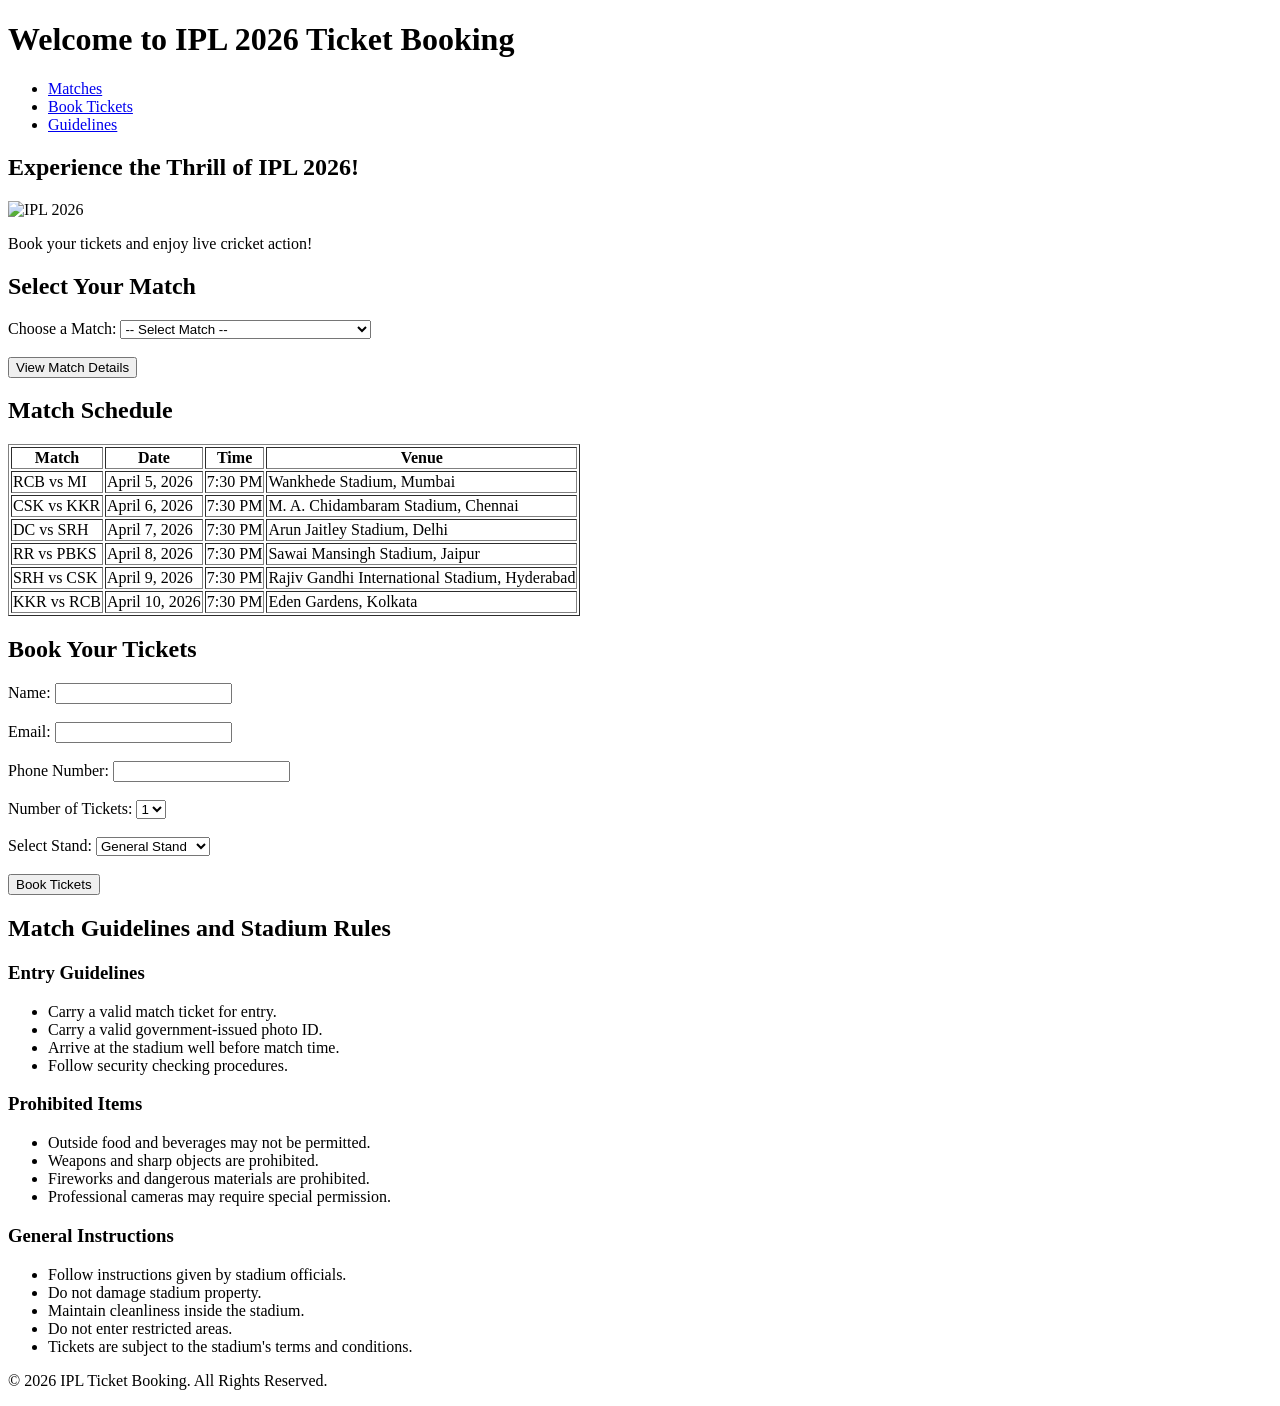
==== index.html @ 25e047f6 "Add website landing page" ====
<!DOCTYPE html>
<html lang="en">
<head>
    <meta charset="UTF-8">
    <meta name="viewport" content="width=device-width, initial-scale=1.0">
    <title>IPL 2026 Ticket Booking</title>
</head>

<body>

<header>
    <h1>Welcome to IPL 2026 Ticket Booking</h1>

    <nav>
        <ul>
            <li><a href="#matches">Matches</a></li>
            <li><a href="#booking">Book Tickets</a></li>
            <li><a href="#guidelines">Guidelines</a></li>
        </ul>
    </nav>
</header>

<main>

    <section>
        <h2>Experience the Thrill of IPL 2026!</h2>
        <img src="images/ipl20206.jpg" alt="IPL 2026" width="100%">
        <p>Book your tickets and enjoy live cricket action!</p>
    </section>

    <section id="matches">
        <h2>Select Your Match</h2>

        <form id="matchForm">

            <label for="match">Choose a Match:</label>

            <select id="match" name="match" required>
                <option value="">-- Select Match --</option>
                <option value="RCB vs MI">RCB vs Mumbai Indians</option>
                <option value="CSK vs KKR">CSK vs Kolkata Knight Riders</option>
                <option value="DC vs SRH">Delhi Capitals vs Sunrisers Hyderabad</option>
                <option value="RR vs PBKS">Rajasthan Royals vs Punjab Kings</option>
                <option value="SRH vs CSK">Sunrisers Hyderabad vs CSK</option>
                <option value="KKR vs RCB">KKR vs RCB</option>
            </select>

            <br><br>

            <button type="button" onclick="showMatch()">
                View Match Details
            </button>

        </form>

        <p id="matchDetails"></p>

    </section>

    <section>
        <h2>Match Schedule</h2>

        <table border="1">
            <tr>
                <th>Match</th>
                <th>Date</th>
                <th>Time</th>
                <th>Venue</th>
            </tr>

            <tr>
                <td>RCB vs MI</td>
                <td>April 5, 2026</td>
                <td>7:30 PM</td>
                <td>Wankhede Stadium, Mumbai</td>
            </tr>

            <tr>
                <td>CSK vs KKR</td>
                <td>April 6, 2026</td>
                <td>7:30 PM</td>
                <td>M. A. Chidambaram Stadium, Chennai</td>
            </tr>

            <tr>
                <td>DC vs SRH</td>
                <td>April 7, 2026</td>
                <td>7:30 PM</td>
                <td>Arun Jaitley Stadium, Delhi</td>
            </tr>

            <tr>
                <td>RR vs PBKS</td>
                <td>April 8, 2026</td>
                <td>7:30 PM</td>
                <td>Sawai Mansingh Stadium, Jaipur</td>
            </tr>

            <tr>
                <td>SRH vs CSK</td>
                <td>April 9, 2026</td>
                <td>7:30 PM</td>
                <td>Rajiv Gandhi International Stadium, Hyderabad</td>
            </tr>

            <tr>
                <td>KKR vs RCB</td>
                <td>April 10, 2026</td>
                <td>7:30 PM</td>
                <td>Eden Gardens, Kolkata</td>
            </tr>
        </table>
    </section>

    <!-- Ticket Booking Form -->
    <section id="booking">
        <h2>Book Your Tickets</h2>

        <form>
            <label for="name">Name:</label>
            <input type="text" id="name" name="name" required>

            <br><br>

            <label for="email">Email:</label>
            <input type="email" id="email" name="email" required>

            <br><br>

            <label for="phone">Phone Number:</label>
            <input type="tel" id="phone" name="phone" required>

            <br><br>

            <label for="ticket">Number of Tickets:</label>
            <select id="ticket" name="ticket">
                <option value="1">1</option>
                <option value="2">2</option>
                <option value="3">3</option>
                <option value="4">4</option>
                <option value="5">5</option>
            </select>

            <br><br>

            <label for="stand">Select Stand:</label>
            <select id="stand" name="stand">
                <option>General Stand</option>
                <option>Premium Stand</option>
                <option>VIP Stand</option>
            </select>

            <br><br>

            <button type="submit">Book Tickets</button>
        </form>
    </section>

    <section id="guidelines">
        <h2>Match Guidelines and Stadium Rules</h2>

        <h3>Entry Guidelines</h3>
        <ul>
            <li>Carry a valid match ticket for entry.</li>
            <li>Carry a valid government-issued photo ID.</li>
            <li>Arrive at the stadium well before match time.</li>
            <li>Follow security checking procedures.</li>
        </ul>

        <h3>Prohibited Items</h3>
        <ul>
            <li>Outside food and beverages may not be permitted.</li>
            <li>Weapons and sharp objects are prohibited.</li>
            <li>Fireworks and dangerous materials are prohibited.</li>
            <li>Professional cameras may require special permission.</li>
        </ul>

        <h3>General Instructions</h3>
        <ul>
            <li>Follow instructions given by stadium officials.</li>
            <li>Do not damage stadium property.</li>
            <li>Maintain cleanliness inside the stadium.</li>
            <li>Do not enter restricted areas.</li>
            <li>Tickets are subject to the stadium's terms and conditions.</li>
        </ul>

    </section>

</main>

<footer>
    <p>&copy; 2026 IPL Ticket Booking. All Rights Reserved.</p>
</footer>



</script>

</body>
</html>
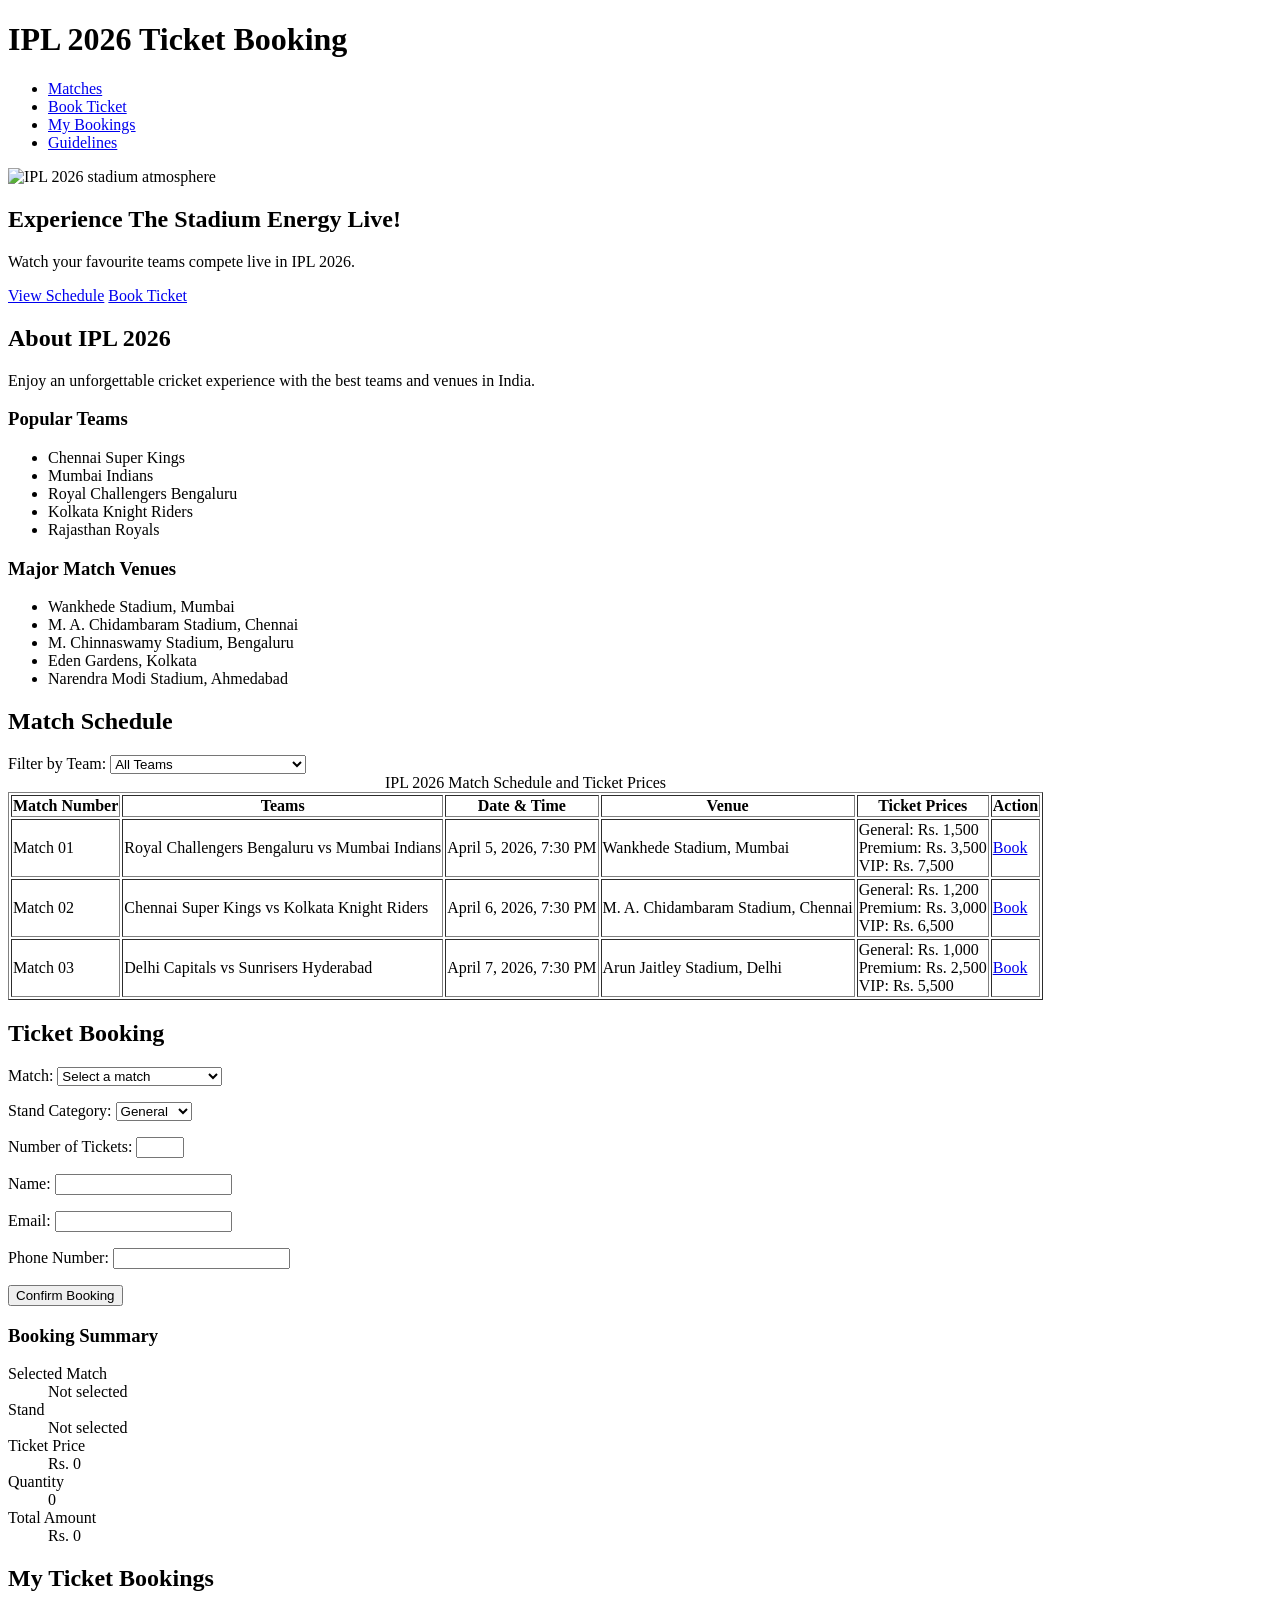
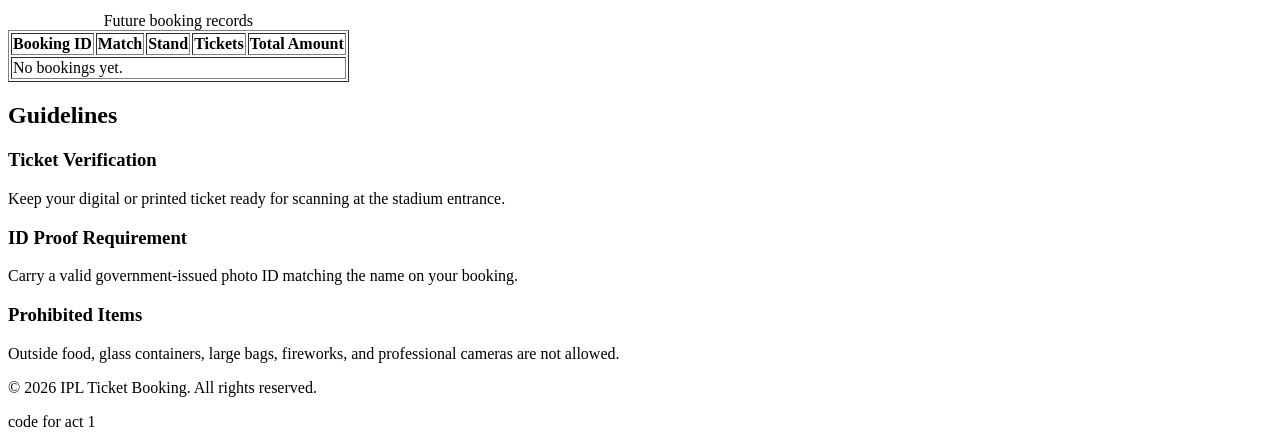
==== commit 1b82b7a6: "Activity 1" ====
--- a/index.html
+++ b/index.html
@@ -3,198 +3,203 @@
 <head>
     <meta charset="UTF-8">
     <meta name="viewport" content="width=device-width, initial-scale=1.0">
+    <meta name="description" content="IPL 2026 match schedules and ticket booking">
     <title>IPL 2026 Ticket Booking</title>
 </head>
-
 <body>
-
-<header>
-    <h1>Welcome to IPL 2026 Ticket Booking</h1>
-
-    <nav>
-        <ul>
-            <li><a href="#matches">Matches</a></li>
-            <li><a href="#booking">Book Tickets</a></li>
-            <li><a href="#guidelines">Guidelines</a></li>
-        </ul>
-    </nav>
-</header>
-
-<main>
-
-    <section>
-        <h2>Experience the Thrill of IPL 2026!</h2>
-        <img src="images/ipl20206.jpg" alt="IPL 2026" width="100%">
-        <p>Book your tickets and enjoy live cricket action!</p>
-    </section>
-
-    <section id="matches">
-        <h2>Select Your Match</h2>
-
-        <form id="matchForm">
-
-            <label for="match">Choose a Match:</label>
-
-            <select id="match" name="match" required>
-                <option value="">-- Select Match --</option>
-                <option value="RCB vs MI">RCB vs Mumbai Indians</option>
-                <option value="CSK vs KKR">CSK vs Kolkata Knight Riders</option>
-                <option value="DC vs SRH">Delhi Capitals vs Sunrisers Hyderabad</option>
-                <option value="RR vs PBKS">Rajasthan Royals vs Punjab Kings</option>
-                <option value="SRH vs CSK">Sunrisers Hyderabad vs CSK</option>
-                <option value="KKR vs RCB">KKR vs RCB</option>
+    <header id="home">
+        <h1>IPL 2026 Ticket Booking</h1>
+        <nav aria-label="Main navigation">
+            <ul>
+                <li><a href="#matches">Matches</a></li>
+                <li><a href="#book-ticket">Book Ticket</a></li>
+                <li><a href="#my-bookings">My Bookings</a></li>
+                <li><a href="#guidelines">Guidelines</a></li>
+            </ul>
+        </nav>
+    </header>
+
+    <main>
+        <section aria-labelledby="hero-heading">
+            <img src="images/ipl20206.jpg" alt="IPL 2026 stadium atmosphere" width="100%">
+            <h2 id="hero-heading">Experience The Stadium Energy Live!</h2>
+            <p>Watch your favourite teams compete live in IPL 2026.</p>
+            <a href="#matches">View Schedule</a>
+            <a href="#book-ticket">Book Ticket</a>
+        </section>
+
+        <section aria-labelledby="about-heading">
+            <h2 id="about-heading">About IPL 2026</h2>
+            <p>Enjoy an unforgettable cricket experience with the best teams and venues in India.</p>
+            <h3>Popular Teams</h3>
+            <ul>
+                <li>Chennai Super Kings</li>
+                <li>Mumbai Indians</li>
+                <li>Royal Challengers Bengaluru</li>
+                <li>Kolkata Knight Riders</li>
+                <li>Rajasthan Royals</li>
+            </ul>
+            <h3>Major Match Venues</h3>
+            <ul>
+                <li>Wankhede Stadium, Mumbai</li>
+                <li>M. A. Chidambaram Stadium, Chennai</li>
+                <li>M. Chinnaswamy Stadium, Bengaluru</li>
+                <li>Eden Gardens, Kolkata</li>
+                <li>Narendra Modi Stadium, Ahmedabad</li>
+            </ul>
+        </section>
+
+        <section id="matches" aria-labelledby="schedule-heading">
+            <h2 id="schedule-heading">Match Schedule</h2>
+            <label for="team-filter">Filter by Team:</label>
+            <select id="team-filter" name="team-filter">
+                <option value="all">All Teams</option>
+                <option value="csk">Chennai Super Kings</option>
+                <option value="mi">Mumbai Indians</option>
+                <option value="rcb">Royal Challengers Bengaluru</option>
+                <option value="kkr">Kolkata Knight Riders</option>
             </select>
 
-            <br><br>
-
-            <button type="button" onclick="showMatch()">
-                View Match Details
-            </button>
-
-        </form>
-
-        <p id="matchDetails"></p>
-
-    </section>
-
-    <section>
-        <h2>Match Schedule</h2>
-
-        <table border="1">
-            <tr>
-                <th>Match</th>
-                <th>Date</th>
-                <th>Time</th>
-                <th>Venue</th>
-            </tr>
-
-            <tr>
-                <td>RCB vs MI</td>
-                <td>April 5, 2026</td>
-                <td>7:30 PM</td>
-                <td>Wankhede Stadium, Mumbai</td>
-            </tr>
-
-            <tr>
-                <td>CSK vs KKR</td>
-                <td>April 6, 2026</td>
-                <td>7:30 PM</td>
-                <td>M. A. Chidambaram Stadium, Chennai</td>
-            </tr>
-
-            <tr>
-                <td>DC vs SRH</td>
-                <td>April 7, 2026</td>
-                <td>7:30 PM</td>
-                <td>Arun Jaitley Stadium, Delhi</td>
-            </tr>
-
-            <tr>
-                <td>RR vs PBKS</td>
-                <td>April 8, 2026</td>
-                <td>7:30 PM</td>
-                <td>Sawai Mansingh Stadium, Jaipur</td>
-            </tr>
-
-            <tr>
-                <td>SRH vs CSK</td>
-                <td>April 9, 2026</td>
-                <td>7:30 PM</td>
-                <td>Rajiv Gandhi International Stadium, Hyderabad</td>
-            </tr>
-
-            <tr>
-                <td>KKR vs RCB</td>
-                <td>April 10, 2026</td>
-                <td>7:30 PM</td>
-                <td>Eden Gardens, Kolkata</td>
-            </tr>
-        </table>
-    </section>
-
-    <!-- Ticket Booking Form -->
-    <section id="booking">
-        <h2>Book Your Tickets</h2>
-
-        <form>
-            <label for="name">Name:</label>
-            <input type="text" id="name" name="name" required>
-
-            <br><br>
-
-            <label for="email">Email:</label>
-            <input type="email" id="email" name="email" required>
-
-            <br><br>
-
-            <label for="phone">Phone Number:</label>
-            <input type="tel" id="phone" name="phone" required>
-
-            <br><br>
-
-            <label for="ticket">Number of Tickets:</label>
-            <select id="ticket" name="ticket">
-                <option value="1">1</option>
-                <option value="2">2</option>
-                <option value="3">3</option>
-                <option value="4">4</option>
-                <option value="5">5</option>
-            </select>
-
-            <br><br>
-
-            <label for="stand">Select Stand:</label>
-            <select id="stand" name="stand">
-                <option>General Stand</option>
-                <option>Premium Stand</option>
-                <option>VIP Stand</option>
-            </select>
-
-            <br><br>
-
-            <button type="submit">Book Tickets</button>
-        </form>
-    </section>
-
-    <section id="guidelines">
-        <h2>Match Guidelines and Stadium Rules</h2>
-
-        <h3>Entry Guidelines</h3>
-        <ul>
-            <li>Carry a valid match ticket for entry.</li>
-            <li>Carry a valid government-issued photo ID.</li>
-            <li>Arrive at the stadium well before match time.</li>
-            <li>Follow security checking procedures.</li>
-        </ul>
-
-        <h3>Prohibited Items</h3>
-        <ul>
-            <li>Outside food and beverages may not be permitted.</li>
-            <li>Weapons and sharp objects are prohibited.</li>
-            <li>Fireworks and dangerous materials are prohibited.</li>
-            <li>Professional cameras may require special permission.</li>
-        </ul>
-
-        <h3>General Instructions</h3>
-        <ul>
-            <li>Follow instructions given by stadium officials.</li>
-            <li>Do not damage stadium property.</li>
-            <li>Maintain cleanliness inside the stadium.</li>
-            <li>Do not enter restricted areas.</li>
-            <li>Tickets are subject to the stadium's terms and conditions.</li>
-        </ul>
-
-    </section>
-
-</main>
-
-<footer>
-    <p>&copy; 2026 IPL Ticket Booking. All Rights Reserved.</p>
-</footer>
-
-
-
-</script>
-
+            <table border="1">
+                <caption>IPL 2026 Match Schedule and Ticket Prices</caption>
+                <thead>
+                    <tr>
+                        <th scope="col">Match Number</th>
+                        <th scope="col">Teams</th>
+                        <th scope="col">Date &amp; Time</th>
+                        <th scope="col">Venue</th>
+                        <th scope="col">Ticket Prices</th>
+                        <th scope="col">Action</th>
+                    </tr>
+                </thead>
+                <tbody>
+                    <tr>
+                        <td>Match 01</td>
+                        <td>Royal Challengers Bengaluru vs Mumbai Indians</td>
+                        <td>April 5, 2026, 7:30 PM</td>
+                        <td>Wankhede Stadium, Mumbai</td>
+                        <td>General: Rs. 1,500<br>Premium: Rs. 3,500<br>VIP: Rs. 7,500</td>
+                        <td><a href="#book-ticket">Book</a></td>
+                    </tr>
+                    <tr>
+                        <td>Match 02</td>
+                        <td>Chennai Super Kings vs Kolkata Knight Riders</td>
+                        <td>April 6, 2026, 7:30 PM</td>
+                        <td>M. A. Chidambaram Stadium, Chennai</td>
+                        <td>General: Rs. 1,200<br>Premium: Rs. 3,000<br>VIP: Rs. 6,500</td>
+                        <td><a href="#book-ticket">Book</a></td>
+                    </tr>
+                    <tr>
+                        <td>Match 03</td>
+                        <td>Delhi Capitals vs Sunrisers Hyderabad</td>
+                        <td>April 7, 2026, 7:30 PM</td>
+                        <td>Arun Jaitley Stadium, Delhi</td>
+                        <td>General: Rs. 1,000<br>Premium: Rs. 2,500<br>VIP: Rs. 5,500</td>
+                        <td><a href="#book-ticket">Book</a></td>
+                    </tr>
+                </tbody>
+            </table>
+        </section>
+
+        <section id="book-ticket" aria-labelledby="booking-heading">
+            <h2 id="booking-heading">Ticket Booking</h2>
+            <form action="#" method="post">
+                <p>
+                    <label for="match">Match:</label>
+                    <select id="match" name="match" required>
+                        <option value="">Select a match</option>
+                        <option value="match-01">Match 01 - RCB vs MI</option>
+                        <option value="match-02">Match 02 - CSK vs KKR</option>
+                        <option value="match-03">Match 03 - DC vs SRH</option>
+                    </select>
+                </p>
+                <p>
+                    <label for="stand">Stand Category:</label>
+                    <select id="stand" name="stand" required>
+                        <option value="general">General</option>
+                        <option value="premium">Premium</option>
+                        <option value="vip">VIP</option>
+                    </select>
+                </p>
+                <p>
+                    <label for="quantity">Number of Tickets:</label>
+                    <input type="number" id="quantity" name="quantity" min="1" max="10" required>
+                </p>
+                <p>
+                    <label for="name">Name:</label>
+                    <input type="text" id="name" name="name" autocomplete="name" required>
+                </p>
+                <p>
+                    <label for="email">Email:</label>
+                    <input type="email" id="email" name="email" autocomplete="email" required>
+                </p>
+                <p>
+                    <label for="phone">Phone Number:</label>
+                    <input type="tel" id="phone" name="phone" autocomplete="tel" required>
+                </p>
+                <button type="submit">Confirm Booking</button>
+            </form>
+
+            <aside aria-labelledby="summary-heading">
+                <h3 id="summary-heading">Booking Summary</h3>
+                <dl>
+                    <dt>Selected Match</dt>
+                    <dd>Not selected</dd>
+                    <dt>Stand</dt>
+                    <dd>Not selected</dd>
+                    <dt>Ticket Price</dt>
+                    <dd>Rs. 0</dd>
+                    <dt>Quantity</dt>
+                    <dd>0</dd>
+                    <dt>Total Amount</dt>
+                    <dd>Rs. 0</dd>
+                </dl>
+            </aside>
+        </section>
+
+        <section id="my-bookings" aria-labelledby="bookings-heading">
+            <h2 id="bookings-heading">My Ticket Bookings</h2>
+            <table border="1">
+                <caption>Future booking records</caption>
+                <thead>
+                    <tr>
+                        <th scope="col">Booking ID</th>
+                        <th scope="col">Match</th>
+                        <th scope="col">Stand</th>
+                        <th scope="col">Tickets</th>
+                        <th scope="col">Total Amount</th>
+                    </tr>
+                </thead>
+                <tbody>
+                    <tr>
+                        <td colspan="5">No bookings yet.</td>
+                    </tr>
+                </tbody>
+            </table>
+        </section>
+
+        <section id="guidelines" aria-labelledby="guidelines-heading">
+            <h2 id="guidelines-heading">Guidelines</h2>
+            <article>
+                <h3>Ticket Verification</h3>
+                <p>Keep your digital or printed ticket ready for scanning at the stadium entrance.</p>
+            </article>
+            <article>
+                <h3>ID Proof Requirement</h3>
+                <p>Carry a valid government-issued photo ID matching the name on your booking.</p>
+            </article>
+            <article>
+                <h3>Prohibited Items</h3>
+                <p>Outside food, glass containers, large bags, fireworks, and professional cameras are not allowed.</p>
+            </article>
+        </section>
+    </main>
+
+    <footer>
+        <p>&copy; 2026 IPL Ticket Booking. All rights reserved.</p>
+    </footer>
 </body>
-</html>+</html>
+
+
+code for act 1
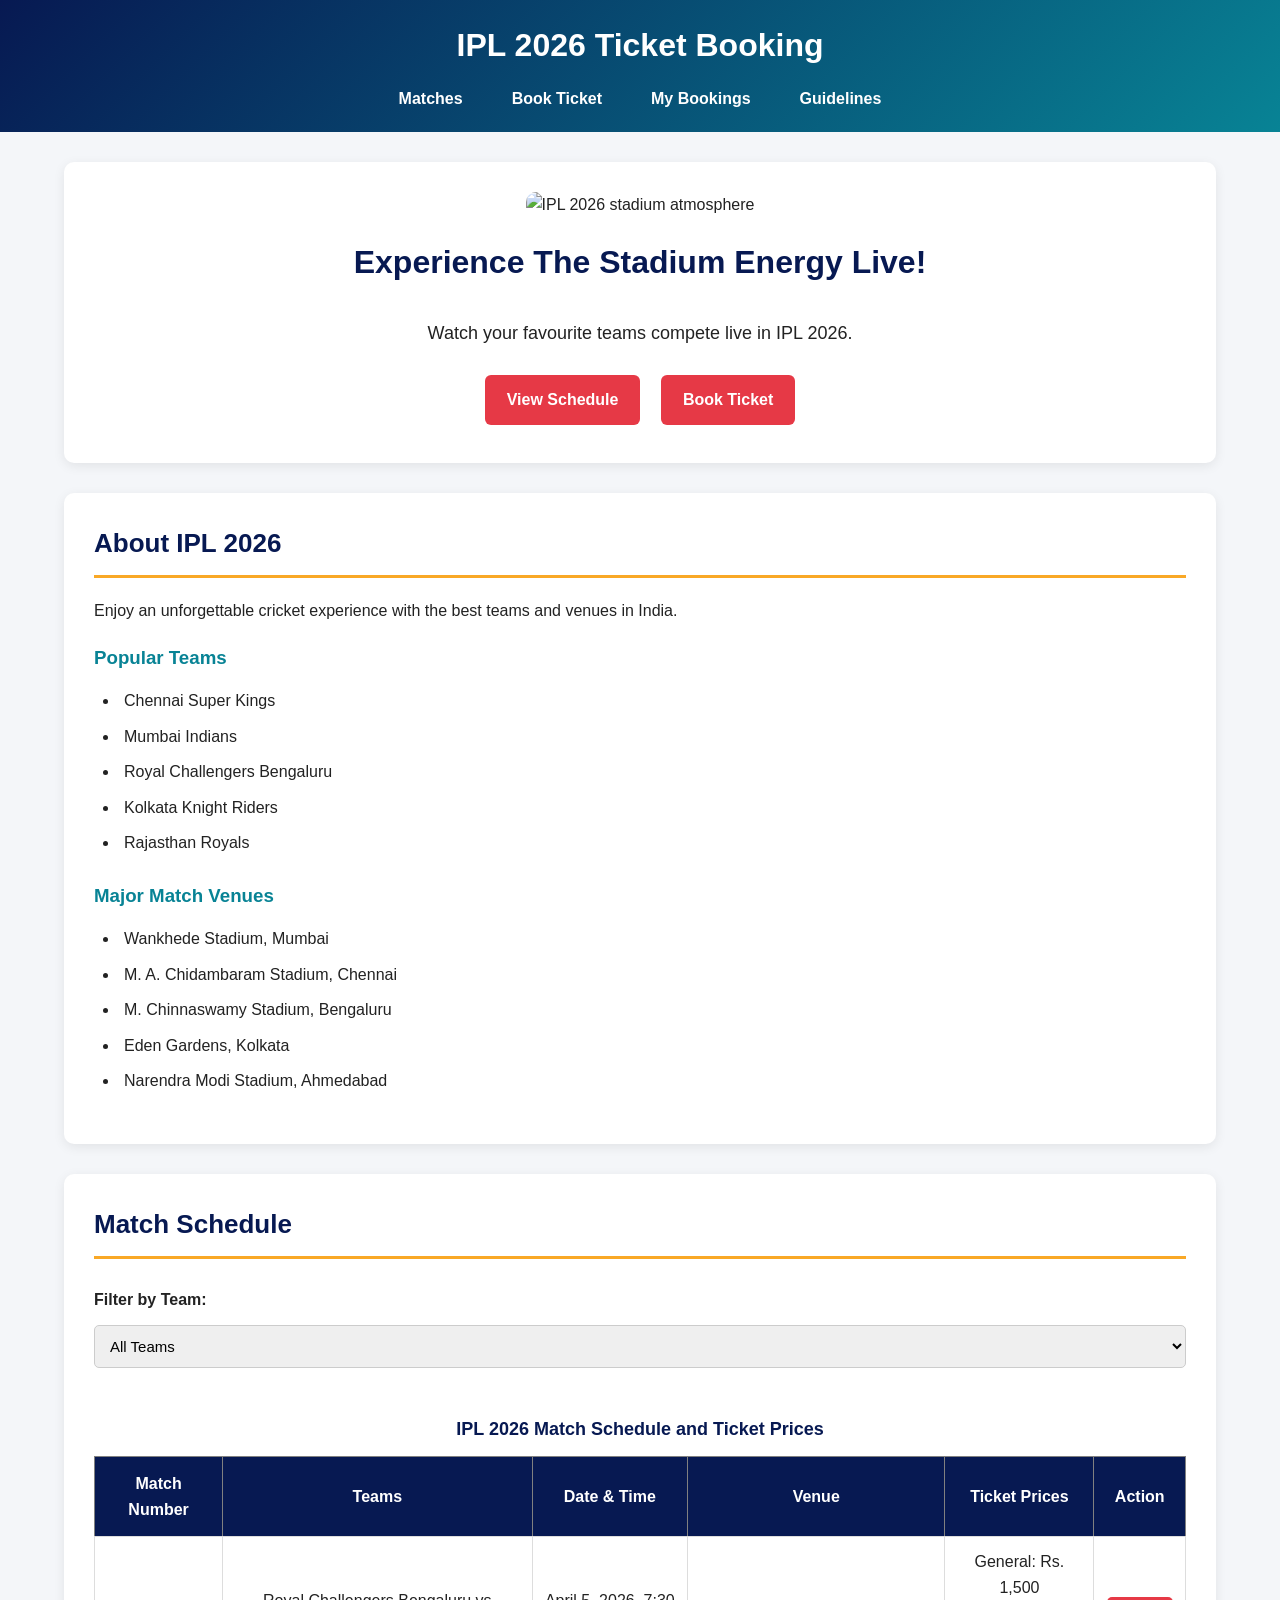
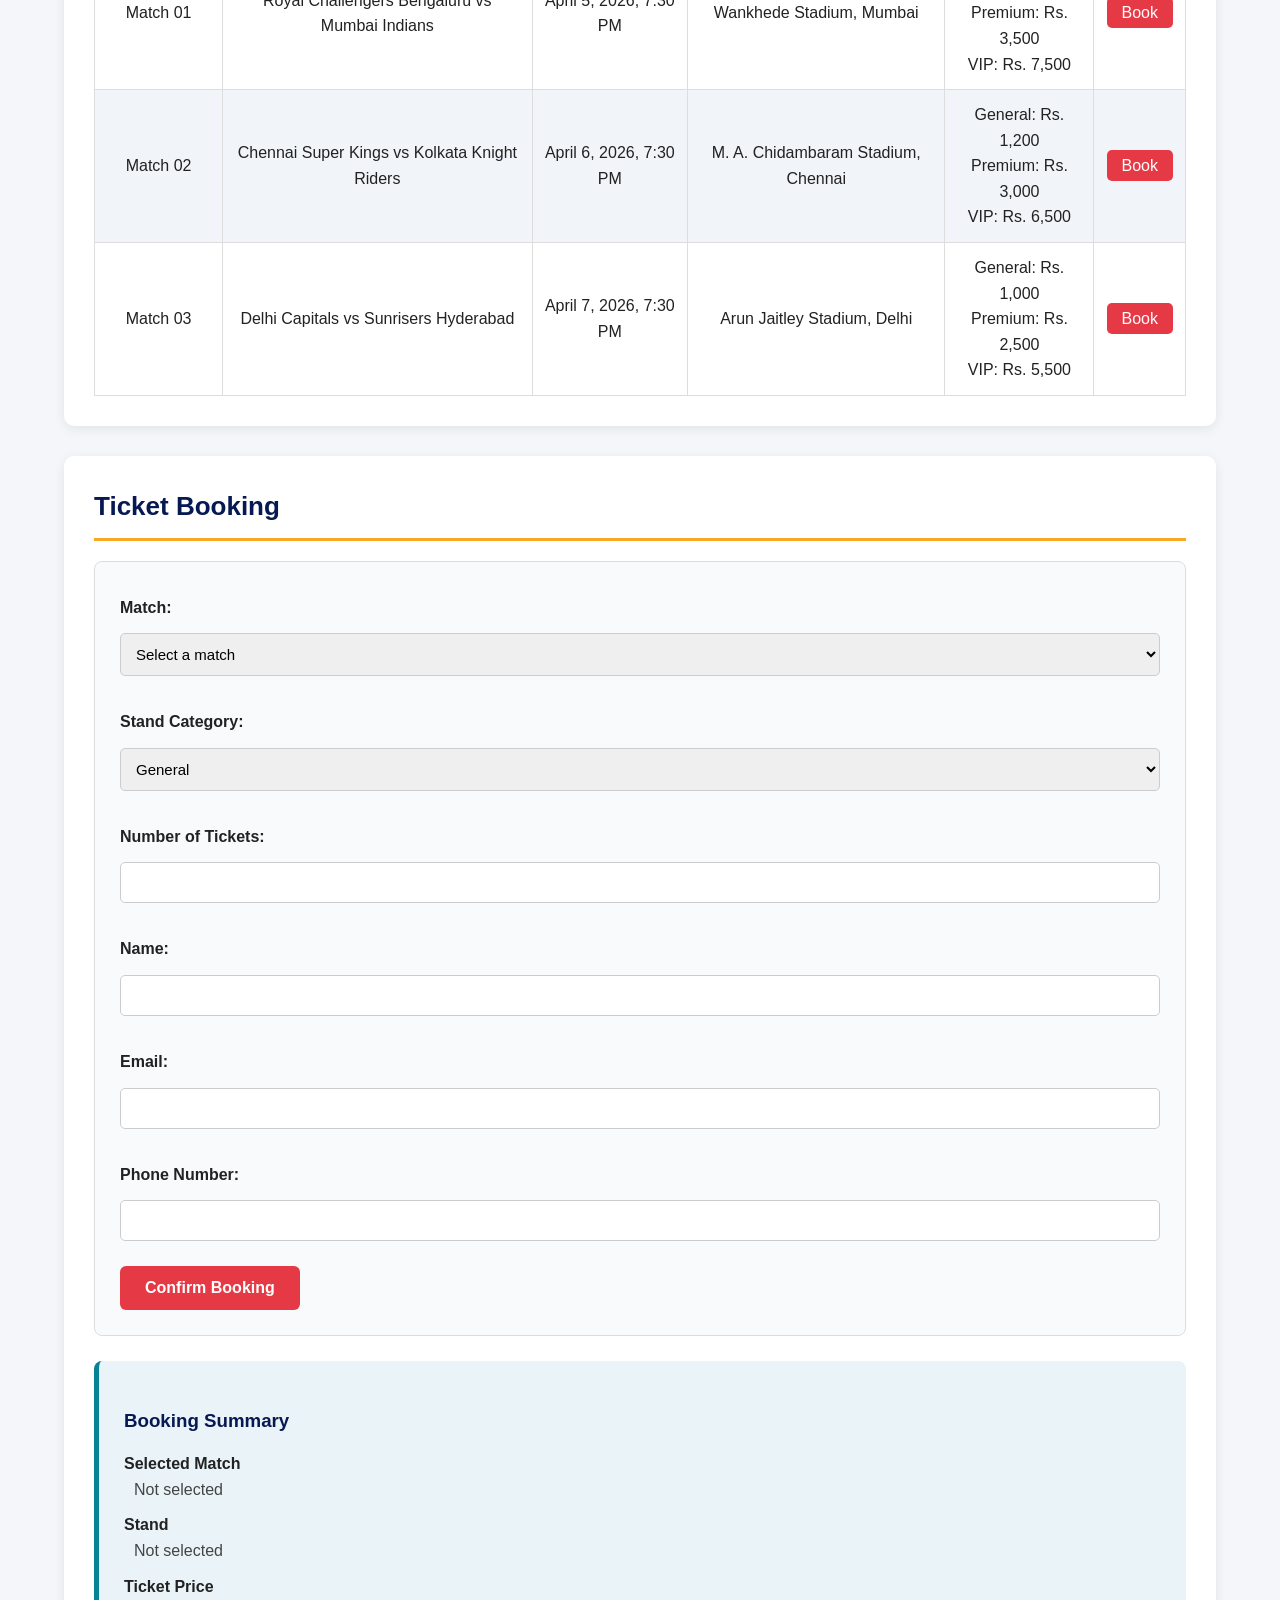
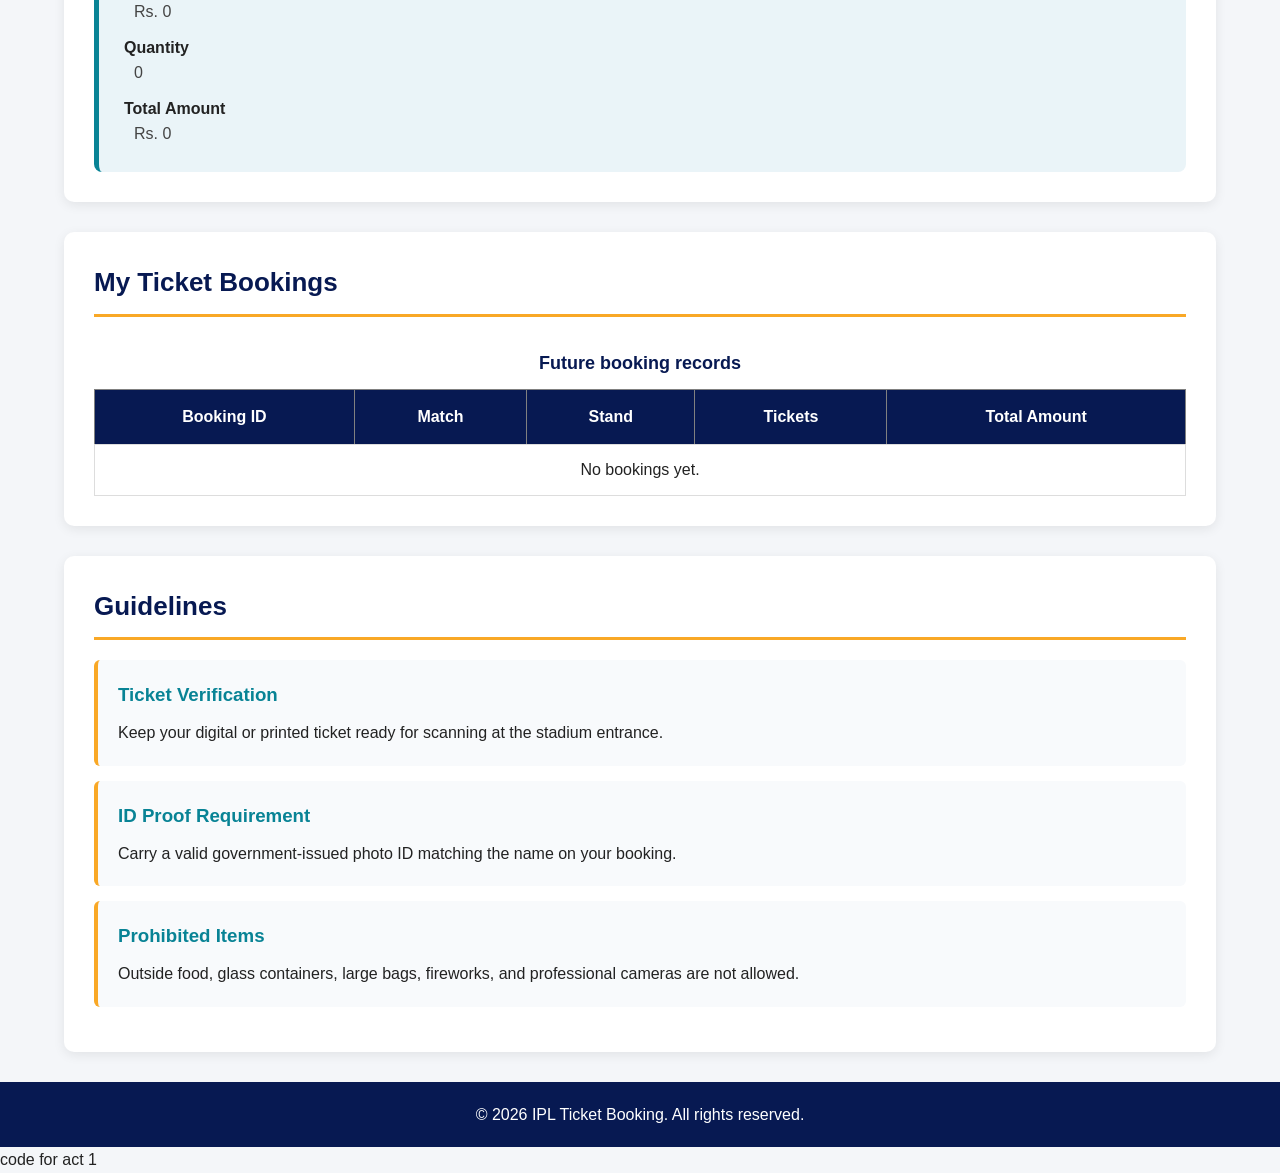
==== commit a2505648: "style.css" ====
--- a/index.html
+++ b/index.html
@@ -5,6 +5,7 @@
     <meta name="viewport" content="width=device-width, initial-scale=1.0">
     <meta name="description" content="IPL 2026 match schedules and ticket booking">
     <title>IPL 2026 Ticket Booking</title>
+    <link rel="stylesheet" href="style.css">
 </head>
 <body>
     <header id="home">
--- a/style.css
+++ b/style.css
@@ -0,0 +1,312 @@
+
+/* General Styling */
+* {
+    margin: 0;
+    padding: 0;
+    box-sizing: border-box;
+    font-family: Arial, sans-serif;
+}
+
+html {
+    scroll-behavior: smooth;
+}
+
+body {
+    background-color: #f4f6f9;
+    color: #222;
+    line-height: 1.6;
+}
+
+/* Header */
+header {
+    background: linear-gradient(135deg, #071952, #088395);
+    color: white;
+    padding: 20px 5%;
+    text-align: center;
+}
+
+header h1 {
+    font-size: 32px;
+    margin-bottom: 15px;
+}
+
+/* Navigation */
+nav ul {
+    display: flex;
+    justify-content: center;
+    flex-wrap: wrap;
+    gap: 25px;
+    list-style: none;
+}
+
+nav a {
+    color: white;
+    text-decoration: none;
+    font-weight: bold;
+    padding: 8px 12px;
+    transition: 0.3s;
+}
+
+nav a:hover {
+    background-color: #f9a826;
+    color: #071952;
+    border-radius: 5px;
+}
+
+/* Main Content */
+main {
+    width: 90%;
+    max-width: 1200px;
+    margin: 30px auto;
+}
+
+/* Sections */
+section {
+    background-color: white;
+    padding: 30px;
+    margin-bottom: 30px;
+    border-radius: 10px;
+    box-shadow: 0 3px 12px rgba(0,0,0,0.08);
+}
+
+section h2 {
+    color: #071952;
+    font-size: 26px;
+    margin-bottom: 20px;
+    border-bottom: 3px solid #f9a826;
+    padding-bottom: 10px;
+}
+
+section h3 {
+    color: #088395;
+    margin: 20px 0 10px;
+}
+
+/* Hero Section */
+section img {
+    width: 100%;
+    max-height: 400px;
+    object-fit: cover;
+    border-radius: 10px;
+    margin-bottom: 20px;
+}
+
+section[aria-labelledby="hero-heading"] {
+    text-align: center;
+}
+
+section[aria-labelledby="hero-heading"] h2 {
+    font-size: 32px;
+    border: none;
+}
+
+section[aria-labelledby="hero-heading"] p {
+    font-size: 18px;
+    margin-bottom: 20px;
+}
+
+section[aria-labelledby="hero-heading"] a {
+    display: inline-block;
+    background-color: #e63946;
+    color: white;
+    padding: 12px 22px;
+    margin: 8px;
+    text-decoration: none;
+    border-radius: 6px;
+    font-weight: bold;
+    transition: 0.3s;
+}
+
+section[aria-labelledby="hero-heading"] a:hover {
+    background-color: #071952;
+}
+
+/* Lists */
+section ul {
+    margin-left: 25px;
+    margin-bottom: 15px;
+}
+
+section ul li {
+    padding: 5px;
+}
+
+/* Labels and Select Boxes */
+label {
+    display: inline-block;
+    font-weight: bold;
+    margin: 8px 0;
+}
+
+select,
+input {
+    padding: 11px;
+    border: 1px solid #ccc;
+    border-radius: 5px;
+    font-size: 15px;
+    width: 100%;
+    margin: 5px 0 15px;
+}
+
+select:focus,
+input:focus {
+    outline: none;
+    border-color: #088395;
+    box-shadow: 0 0 5px rgba(8,131,149,0.3);
+}
+
+/* Tables */
+table {
+    width: 100%;
+    border-collapse: collapse;
+    margin-top: 20px;
+    overflow: hidden;
+}
+
+caption {
+    font-size: 18px;
+    font-weight: bold;
+    color: #071952;
+    padding: 12px;
+}
+
+th {
+    background-color: #071952;
+    color: white;
+    padding: 14px;
+}
+
+td {
+    padding: 12px;
+    text-align: center;
+    border: 1px solid #ddd;
+}
+
+tbody tr:nth-child(even) {
+    background-color: #f1f5f9;
+}
+
+tbody tr:hover {
+    background-color: #e2f3f5;
+}
+
+/* Table Links */
+td a {
+    background-color: #e63946;
+    color: white;
+    padding: 7px 15px;
+    text-decoration: none;
+    border-radius: 5px;
+}
+
+td a:hover {
+    background-color: #071952;
+}
+
+/* Booking Form */
+form {
+    background-color: #f8fafc;
+    padding: 25px;
+    border-radius: 8px;
+    border: 1px solid #ddd;
+}
+
+form p {
+    margin-bottom: 10px;
+}
+
+button {
+    background-color: #e63946;
+    color: white;
+    border: none;
+    padding: 13px 25px;
+    border-radius: 6px;
+    font-size: 16px;
+    font-weight: bold;
+    cursor: pointer;
+    transition: 0.3s;
+}
+
+button:hover {
+    background-color: #071952;
+}
+
+/* Booking Summary */
+aside {
+    background-color: #eaf4f8;
+    padding: 25px;
+    margin-top: 25px;
+    border-left: 5px solid #088395;
+    border-radius: 8px;
+}
+
+aside h3 {
+    color: #071952;
+    margin-bottom: 15px;
+}
+
+aside dt {
+    font-weight: bold;
+    margin-top: 10px;
+}
+
+aside dd {
+    margin-left: 10px;
+    color: #444;
+}
+
+/* Guidelines */
+article {
+    background-color: #f8fafc;
+    padding: 20px;
+    margin: 15px 0;
+    border-left: 4px solid #f9a826;
+    border-radius: 6px;
+}
+
+article h3 {
+    margin-top: 0;
+}
+
+/* Footer */
+footer {
+    background-color: #071952;
+    color: white;
+    text-align: center;
+    padding: 20px;
+    margin-top: 30px;
+}
+
+/* Responsive Design */
+@media (max-width: 768px) {
+
+    header h1 {
+        font-size: 24px;
+    }
+
+    nav ul {
+        gap: 10px;
+    }
+
+    main {
+        width: 95%;
+    }
+
+    section {
+        padding: 18px;
+    }
+
+    table {
+        display: block;
+        overflow-x: auto;
+        white-space: nowrap;
+    }
+
+    section[aria-labelledby="hero-heading"] h2 {
+        font-size: 24px;
+    }
+
+    button {
+        width: 100%;
+    }
+}
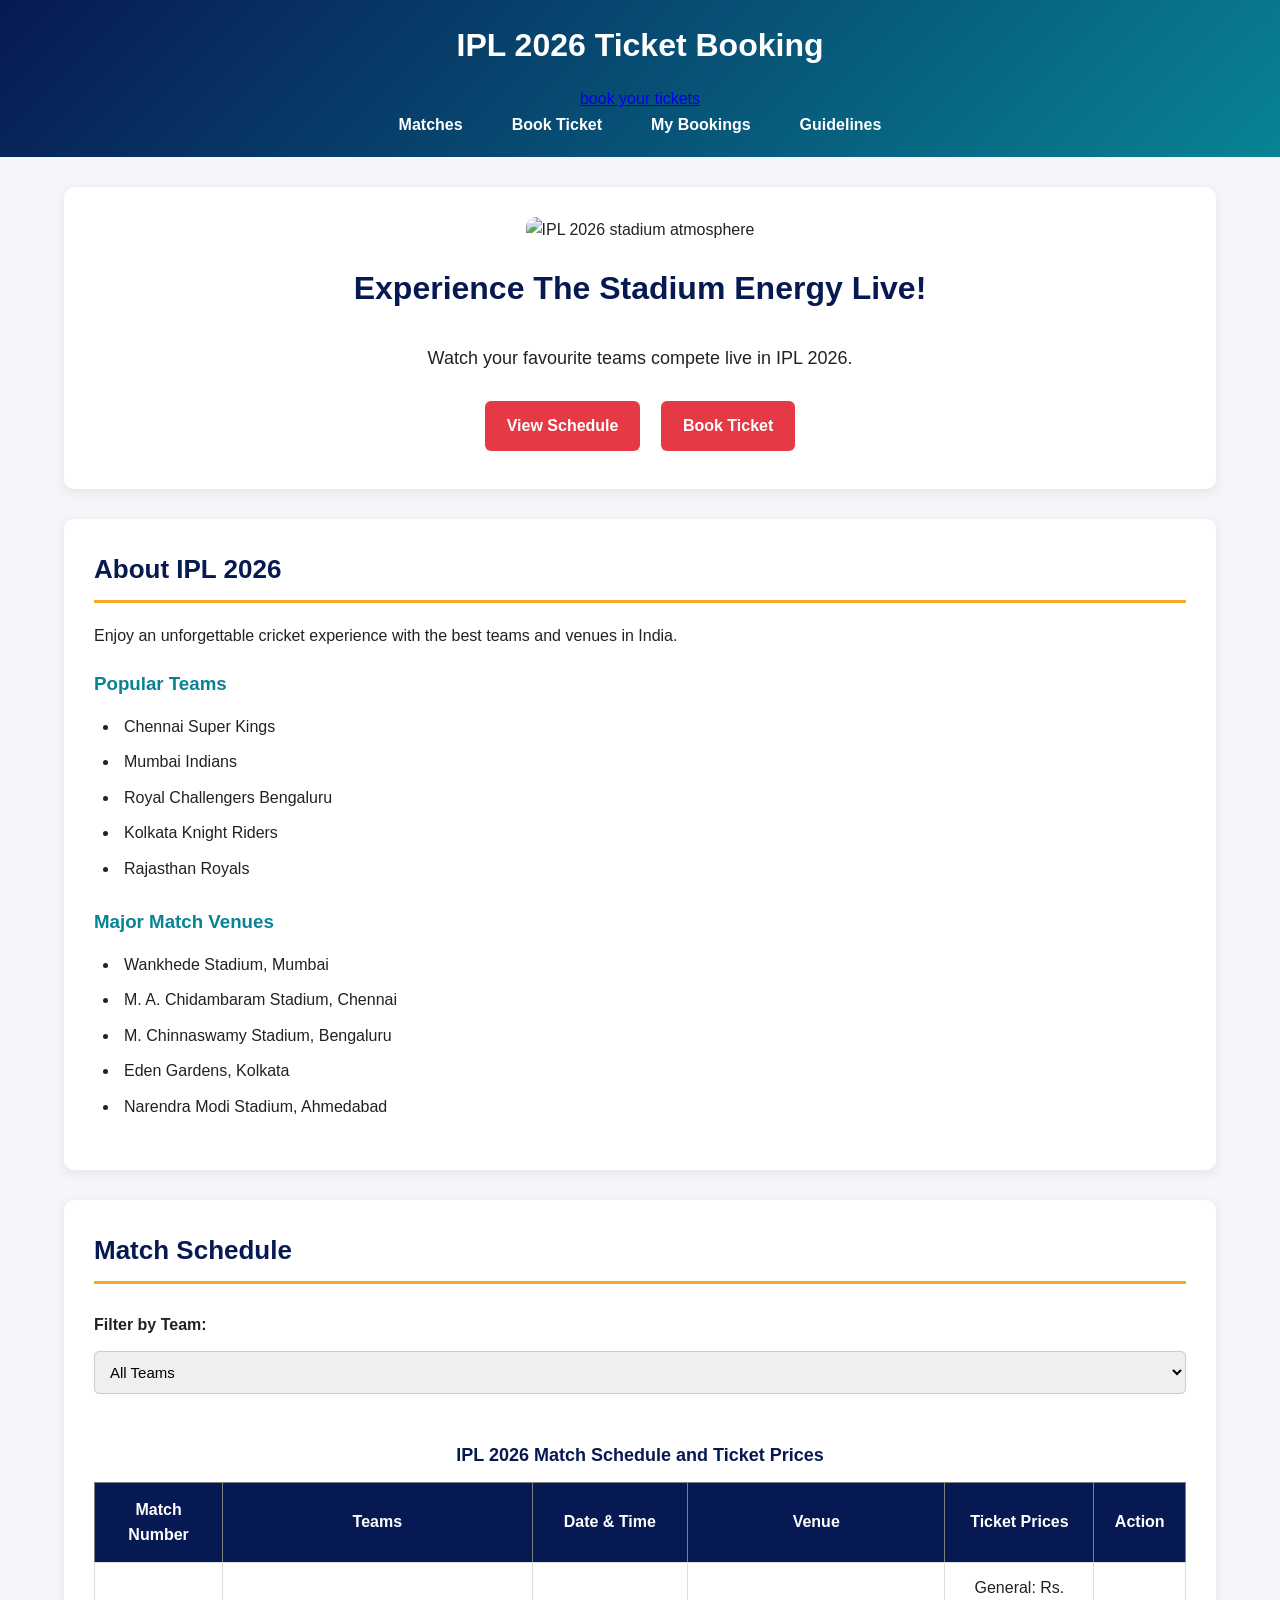
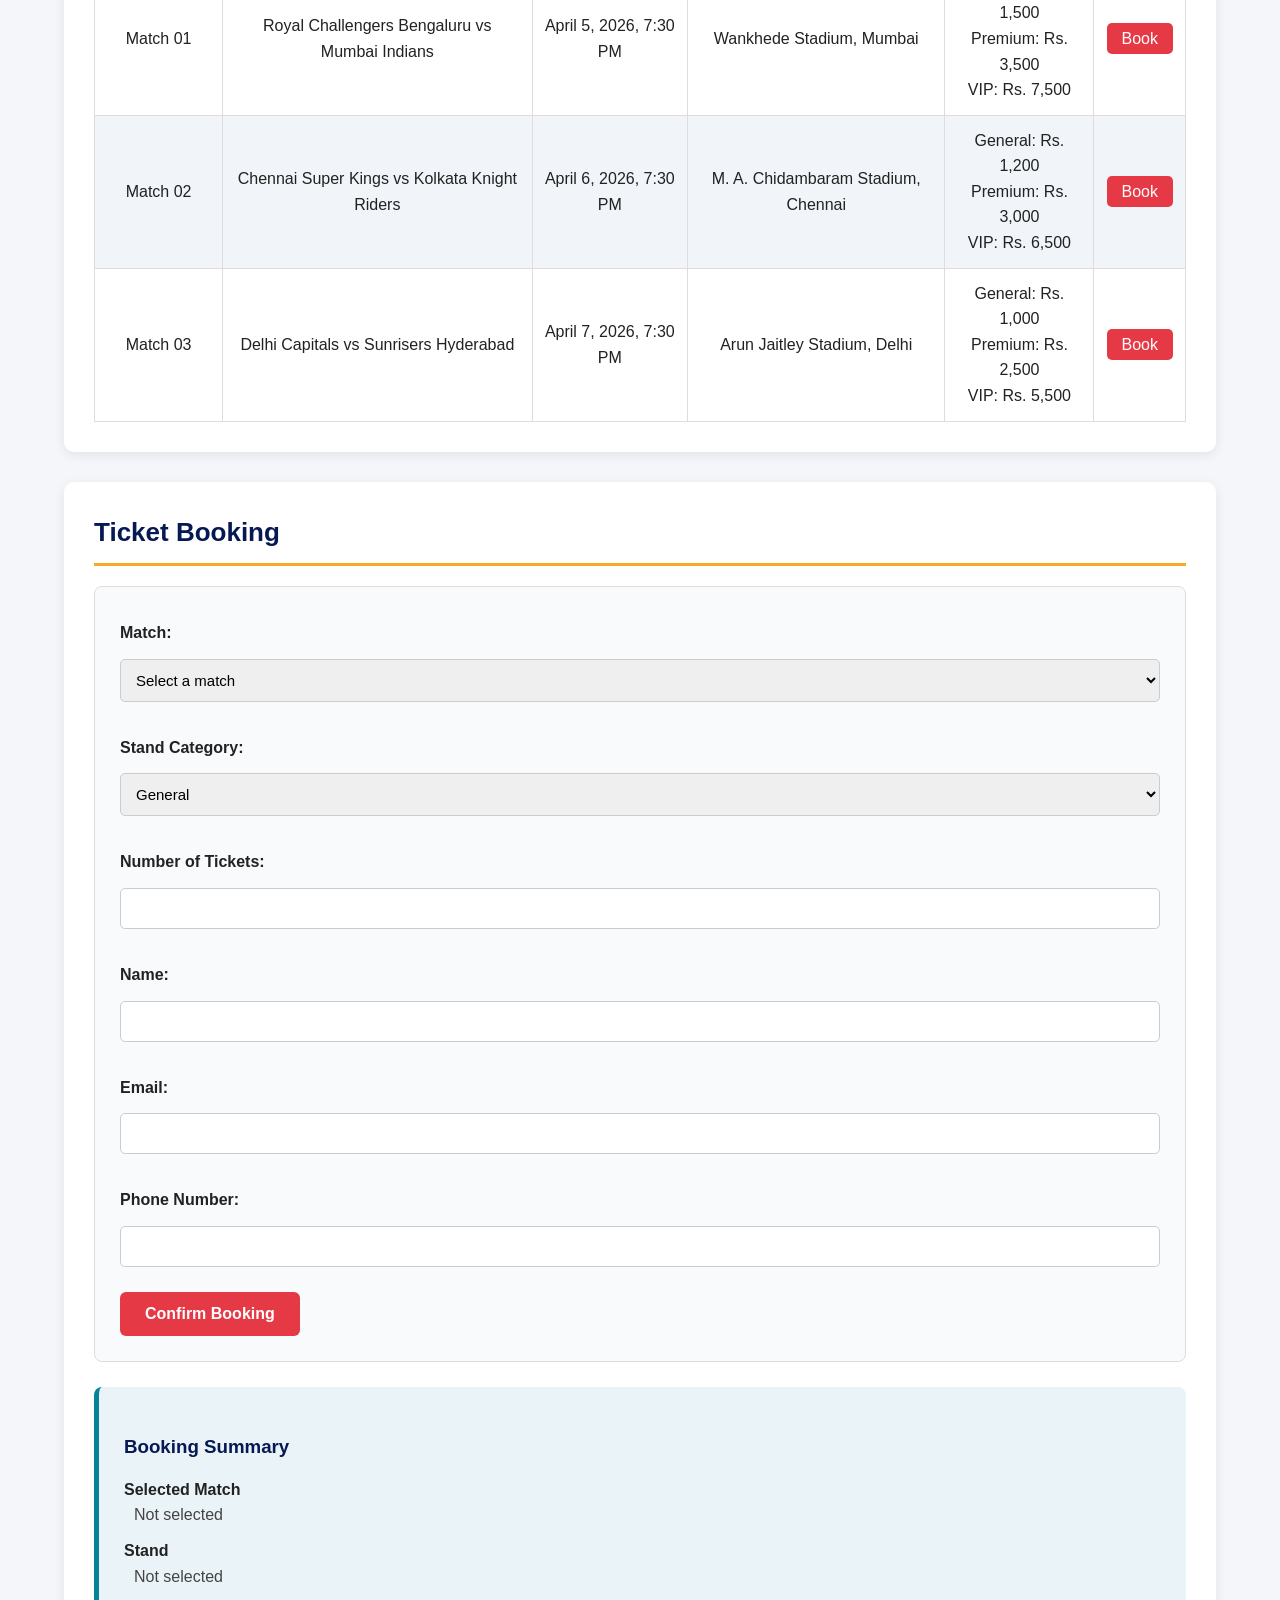
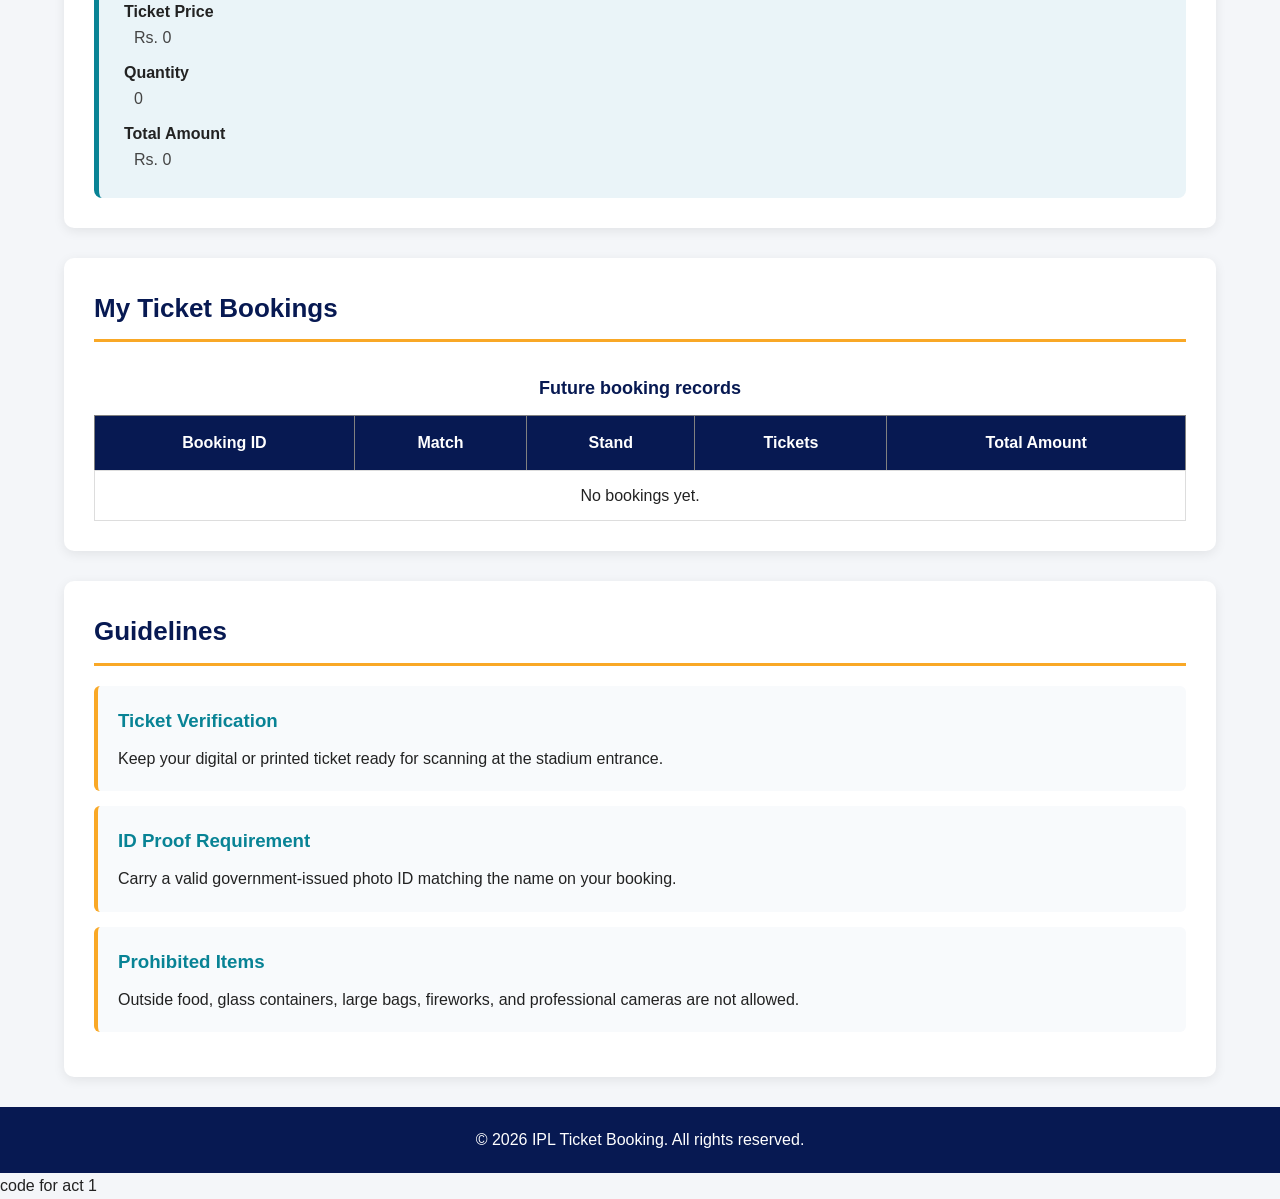
==== commit 22add06f: "Add IPL ticket booking form" ====
--- a/index.html
+++ b/index.html
@@ -10,6 +10,7 @@
 <body>
     <header id="home">
         <h1>IPL 2026 Ticket Booking</h1>
+        <a href="booking.html" class="booking link">book your tickets</a>
         <nav aria-label="Main navigation">
             <ul>
                 <li><a href="#matches">Matches</a></li>
@@ -26,7 +27,7 @@
             <h2 id="hero-heading">Experience The Stadium Energy Live!</h2>
             <p>Watch your favourite teams compete live in IPL 2026.</p>
             <a href="#matches">View Schedule</a>
-            <a href="#book-ticket">Book Ticket</a>
+            <a href="booking.html">Book Ticket</a>
         </section>
 
         <section aria-labelledby="about-heading">
@@ -80,7 +81,7 @@
                         <td>April 5, 2026, 7:30 PM</td>
                         <td>Wankhede Stadium, Mumbai</td>
                         <td>General: Rs. 1,500<br>Premium: Rs. 3,500<br>VIP: Rs. 7,500</td>
-                        <td><a href="#book-ticket">Book</a></td>
+                        <td><a href="booking.html">Book</a></td>
                     </tr>
                     <tr>
                         <td>Match 02</td>
@@ -88,7 +89,7 @@
                         <td>April 6, 2026, 7:30 PM</td>
                         <td>M. A. Chidambaram Stadium, Chennai</td>
                         <td>General: Rs. 1,200<br>Premium: Rs. 3,000<br>VIP: Rs. 6,500</td>
-                        <td><a href="#book-ticket">Book</a></td>
+                        <td><a href="booking.html">Book</a></td>
                     </tr>
                     <tr>
                         <td>Match 03</td>
@@ -96,7 +97,7 @@
                         <td>April 7, 2026, 7:30 PM</td>
                         <td>Arun Jaitley Stadium, Delhi</td>
                         <td>General: Rs. 1,000<br>Premium: Rs. 2,500<br>VIP: Rs. 5,500</td>
-                        <td><a href="#book-ticket">Book</a></td>
+                        <td><a href="booking.html">Book</a></td>
                     </tr>
                 </tbody>
             </table>
--- a/style.css
+++ b/style.css
@@ -215,6 +215,34 @@
     margin-bottom: 10px;
 }
 
+form fieldset {
+    border: 1px solid #ccc;
+    border-radius: 6px;
+    margin: 10px 0 15px;
+    padding: 12px 16px;
+}
+
+form fieldset legend {
+    color: #071952;
+    font-weight: bold;
+    padding: 0 6px;
+}
+
+form fieldset p {
+    margin: 4px 0;
+}
+
+form input[type="radio"],
+form input[type="checkbox"] {
+    width: auto;
+    margin: 0 6px 0 0;
+}
+
+form fieldset label,
+form input[type="checkbox"] + label {
+    margin: 0;
+}
+
 button {
     background-color: #e63946;
     color: white;
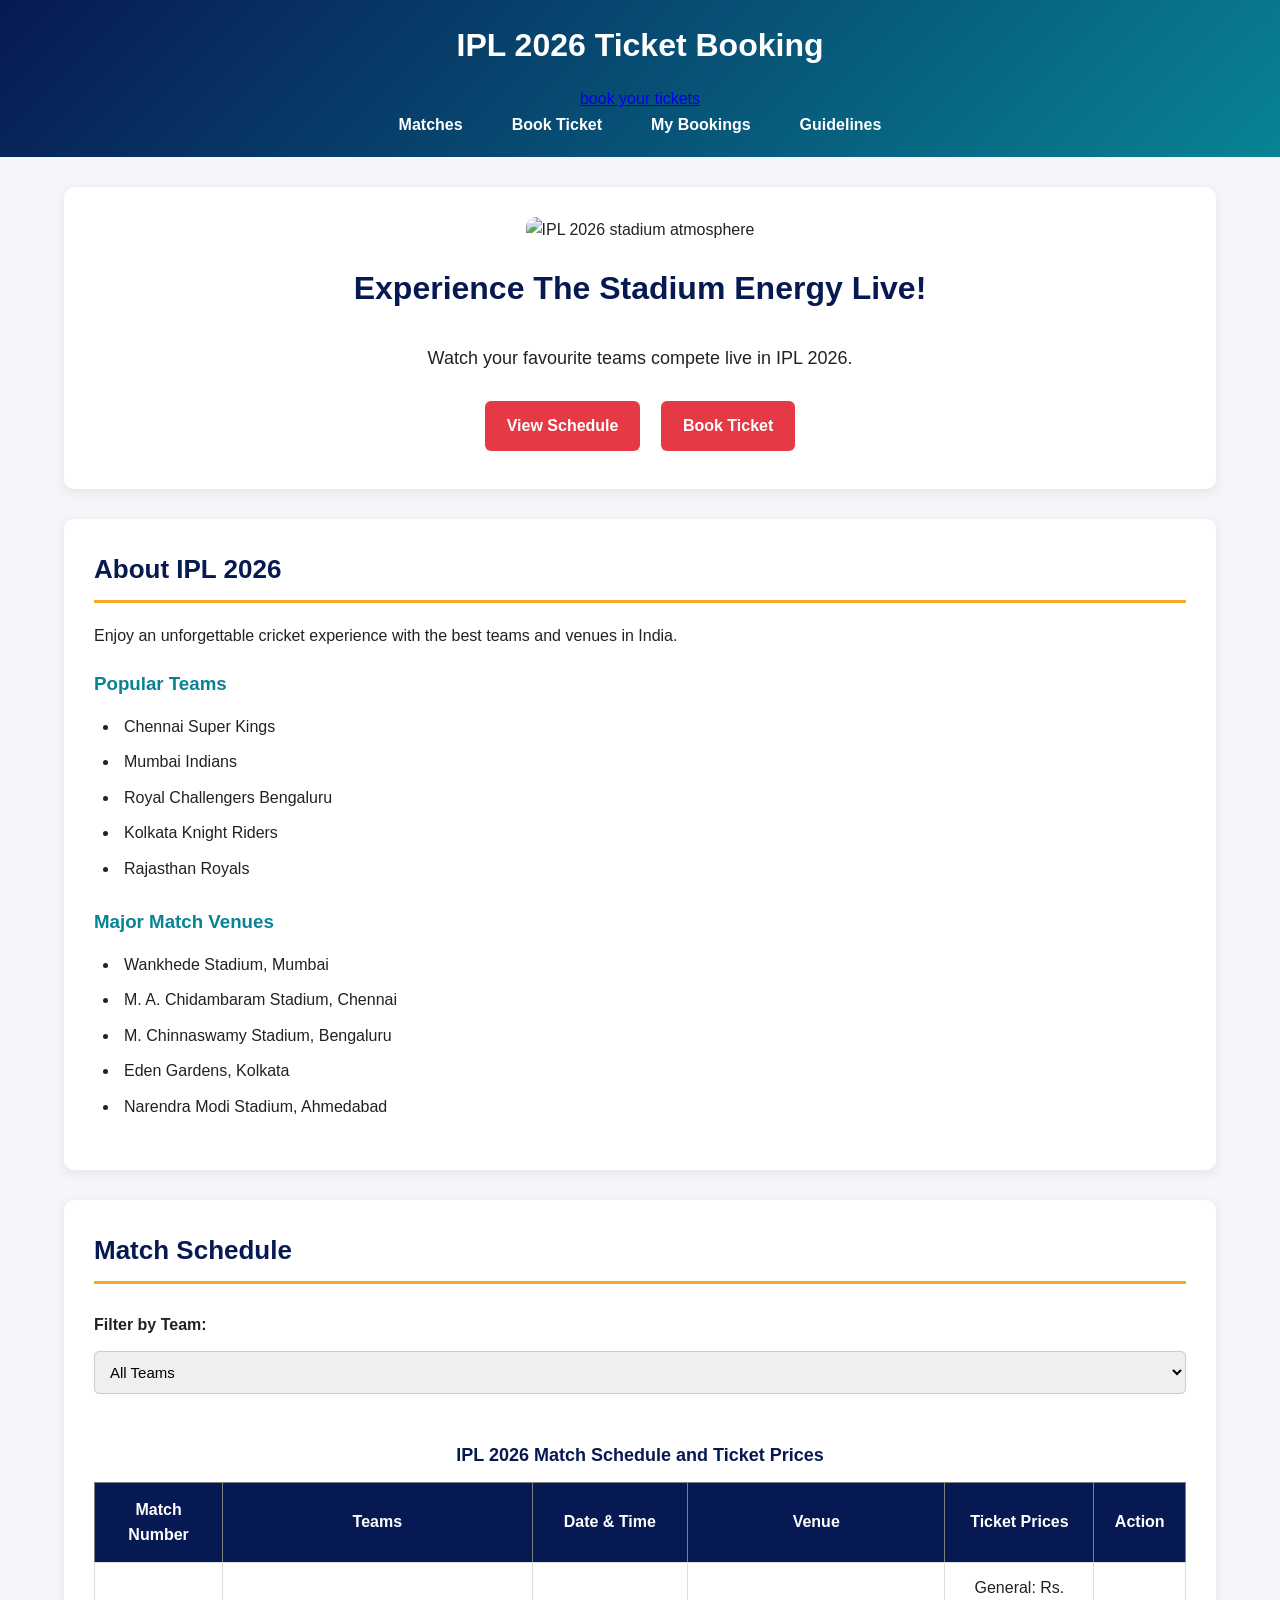
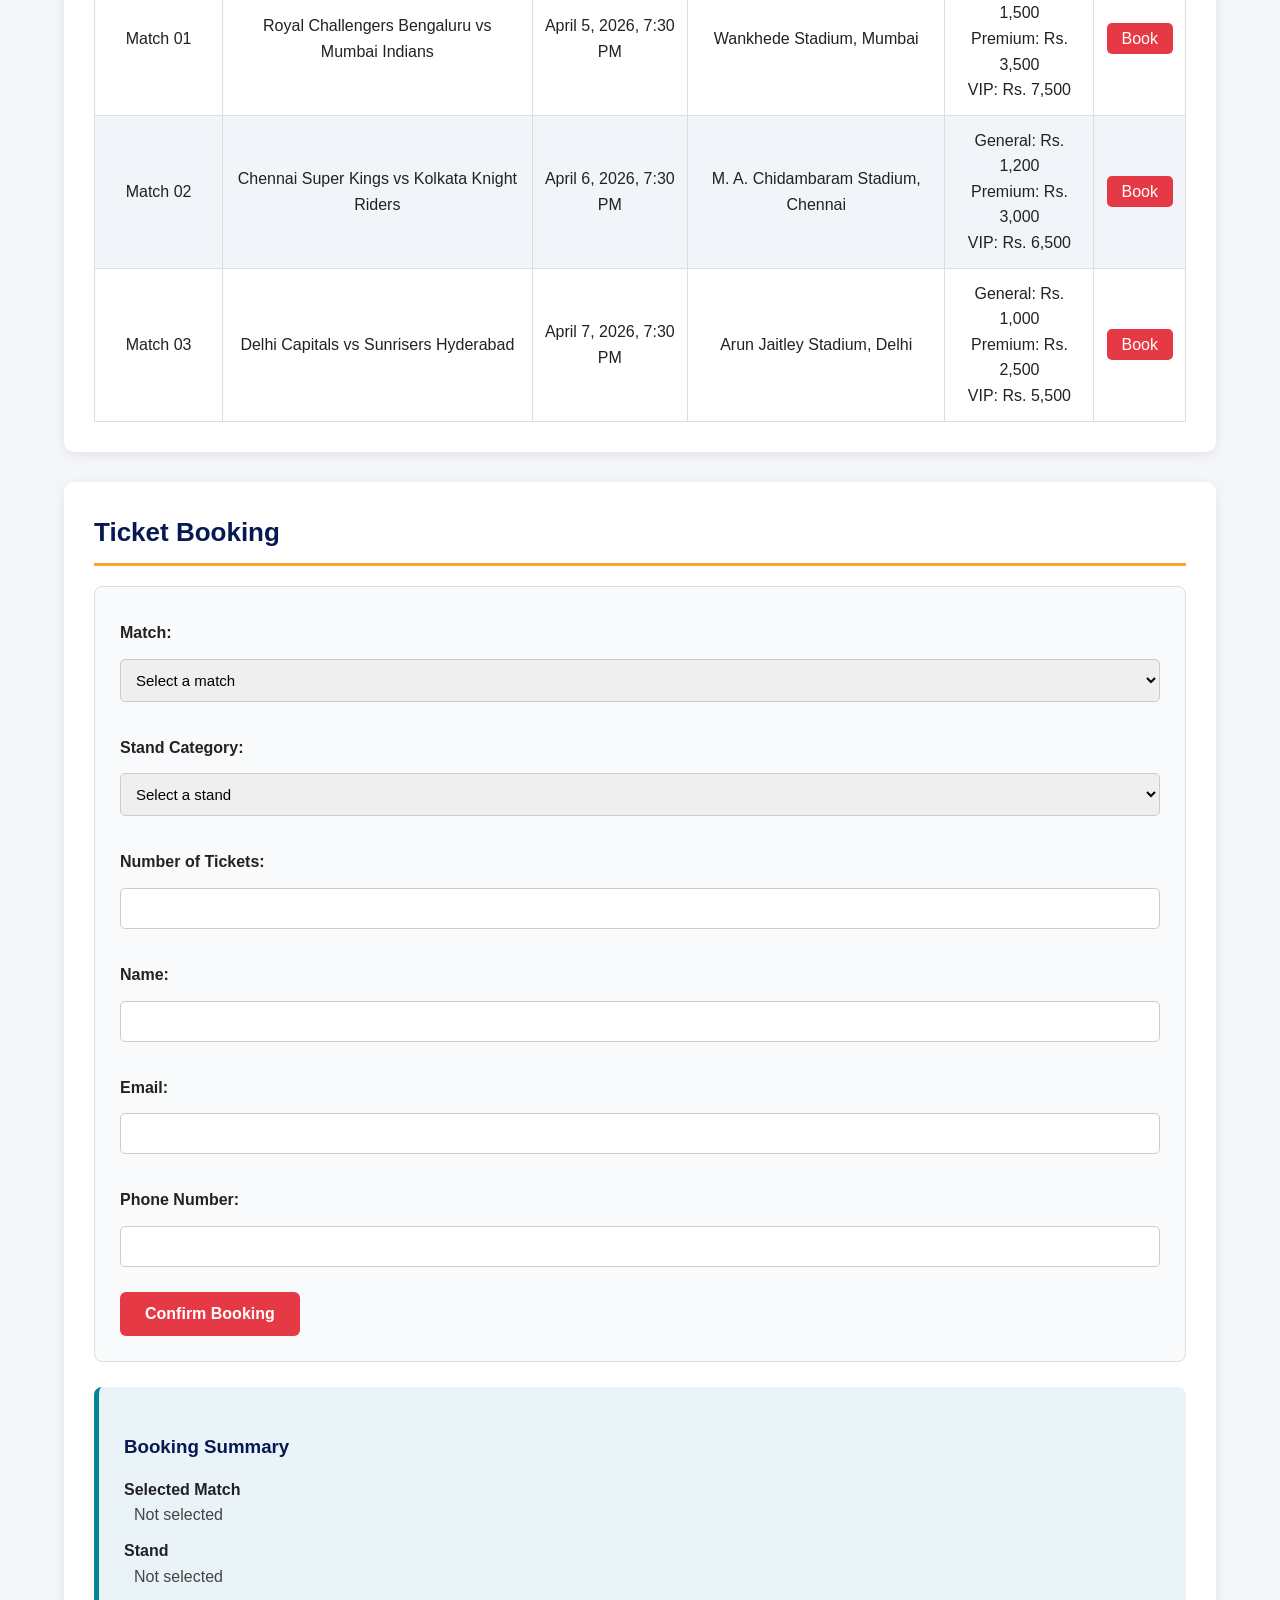
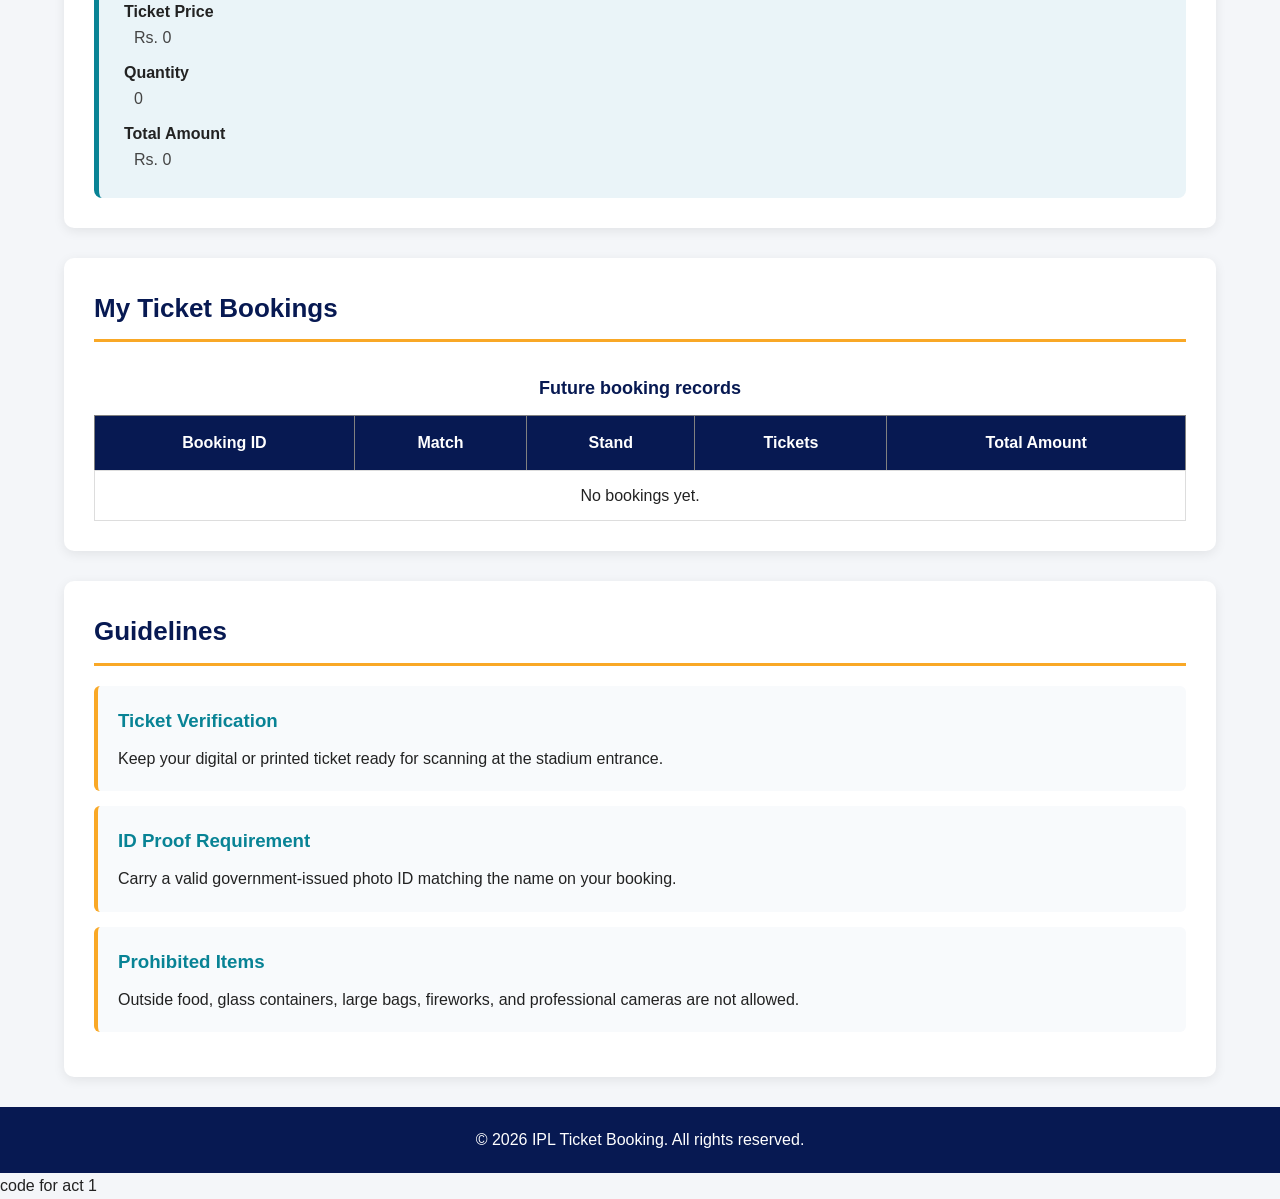
==== commit 998cfdc5: "Update booking summary from selections" ====
--- a/index.html
+++ b/index.html
@@ -6,6 +6,7 @@
     <meta name="description" content="IPL 2026 match schedules and ticket booking">
     <title>IPL 2026 Ticket Booking</title>
     <link rel="stylesheet" href="style.css">
+    <script src="app.js" defer></script>
 </head>
 <body>
     <header id="home">
@@ -27,7 +28,7 @@
             <h2 id="hero-heading">Experience The Stadium Energy Live!</h2>
             <p>Watch your favourite teams compete live in IPL 2026.</p>
             <a href="#matches">View Schedule</a>
-            <a href="booking.html">Book Ticket</a>
+            <a href="#book-ticket">Book Ticket</a>
         </section>
 
         <section aria-labelledby="about-heading">
@@ -81,7 +82,7 @@
                         <td>April 5, 2026, 7:30 PM</td>
                         <td>Wankhede Stadium, Mumbai</td>
                         <td>General: Rs. 1,500<br>Premium: Rs. 3,500<br>VIP: Rs. 7,500</td>
-                        <td><a href="booking.html">Book</a></td>
+                        <td><a href="#book-ticket">Book</a></td>
                     </tr>
                     <tr>
                         <td>Match 02</td>
@@ -89,7 +90,7 @@
                         <td>April 6, 2026, 7:30 PM</td>
                         <td>M. A. Chidambaram Stadium, Chennai</td>
                         <td>General: Rs. 1,200<br>Premium: Rs. 3,000<br>VIP: Rs. 6,500</td>
-                        <td><a href="booking.html">Book</a></td>
+                        <td><a href="#book-ticket">Book</a></td>
                     </tr>
                     <tr>
                         <td>Match 03</td>
@@ -97,7 +98,7 @@
                         <td>April 7, 2026, 7:30 PM</td>
                         <td>Arun Jaitley Stadium, Delhi</td>
                         <td>General: Rs. 1,000<br>Premium: Rs. 2,500<br>VIP: Rs. 5,500</td>
-                        <td><a href="booking.html">Book</a></td>
+                        <td><a href="#book-ticket">Book</a></td>
                     </tr>
                 </tbody>
             </table>
@@ -118,9 +119,10 @@
                 <p>
                     <label for="stand">Stand Category:</label>
                     <select id="stand" name="stand" required>
-                        <option value="general">General</option>
-                        <option value="premium">Premium</option>
-                        <option value="vip">VIP</option>
+                        <option value="">Select a stand</option>
+                        <option value="general">General - Rs. 1,500</option>
+                        <option value="premium">Premium - Rs. 3,500</option>
+                        <option value="vip">VIP - Rs. 7,500</option>
                     </select>
                 </p>
                 <p>
@@ -142,19 +144,19 @@
                 <button type="submit">Confirm Booking</button>
             </form>
 
-            <aside aria-labelledby="summary-heading">
+            <aside id="booking-summary" aria-labelledby="summary-heading">
                 <h3 id="summary-heading">Booking Summary</h3>
                 <dl>
                     <dt>Selected Match</dt>
-                    <dd>Not selected</dd>
+                    <dd id="summary-match">Not selected</dd>
                     <dt>Stand</dt>
-                    <dd>Not selected</dd>
+                    <dd id="summary-stand">Not selected</dd>
                     <dt>Ticket Price</dt>
-                    <dd>Rs. 0</dd>
+                    <dd id="summary-price">Rs. 0</dd>
                     <dt>Quantity</dt>
-                    <dd>0</dd>
+                    <dd id="summary-quantity">0</dd>
                     <dt>Total Amount</dt>
-                    <dd>Rs. 0</dd>
+                    <dd id="summary-total">Rs. 0</dd>
                 </dl>
             </aside>
         </section>
--- a/style.css
+++ b/style.css
@@ -259,6 +259,29 @@
     background-color: #071952;
 }
 
+/* Toast Notifications */
+.toast {
+    position: fixed;
+    z-index: 10;
+    right: 24px;
+    bottom: 24px;
+    max-width: calc(100% - 48px);
+    padding: 14px 20px;
+    border-radius: 6px;
+    background-color: #071952;
+    color: white;
+    box-shadow: 0 3px 12px rgba(0, 0, 0, 0.2);
+    opacity: 0;
+    pointer-events: none;
+    transform: translateY(12px);
+    transition: opacity 0.25s ease, transform 0.25s ease;
+}
+
+.toast.is-visible {
+    opacity: 1;
+    transform: translateY(0);
+}
+
 /* Booking Summary */
 aside {
     background-color: #eaf4f8;
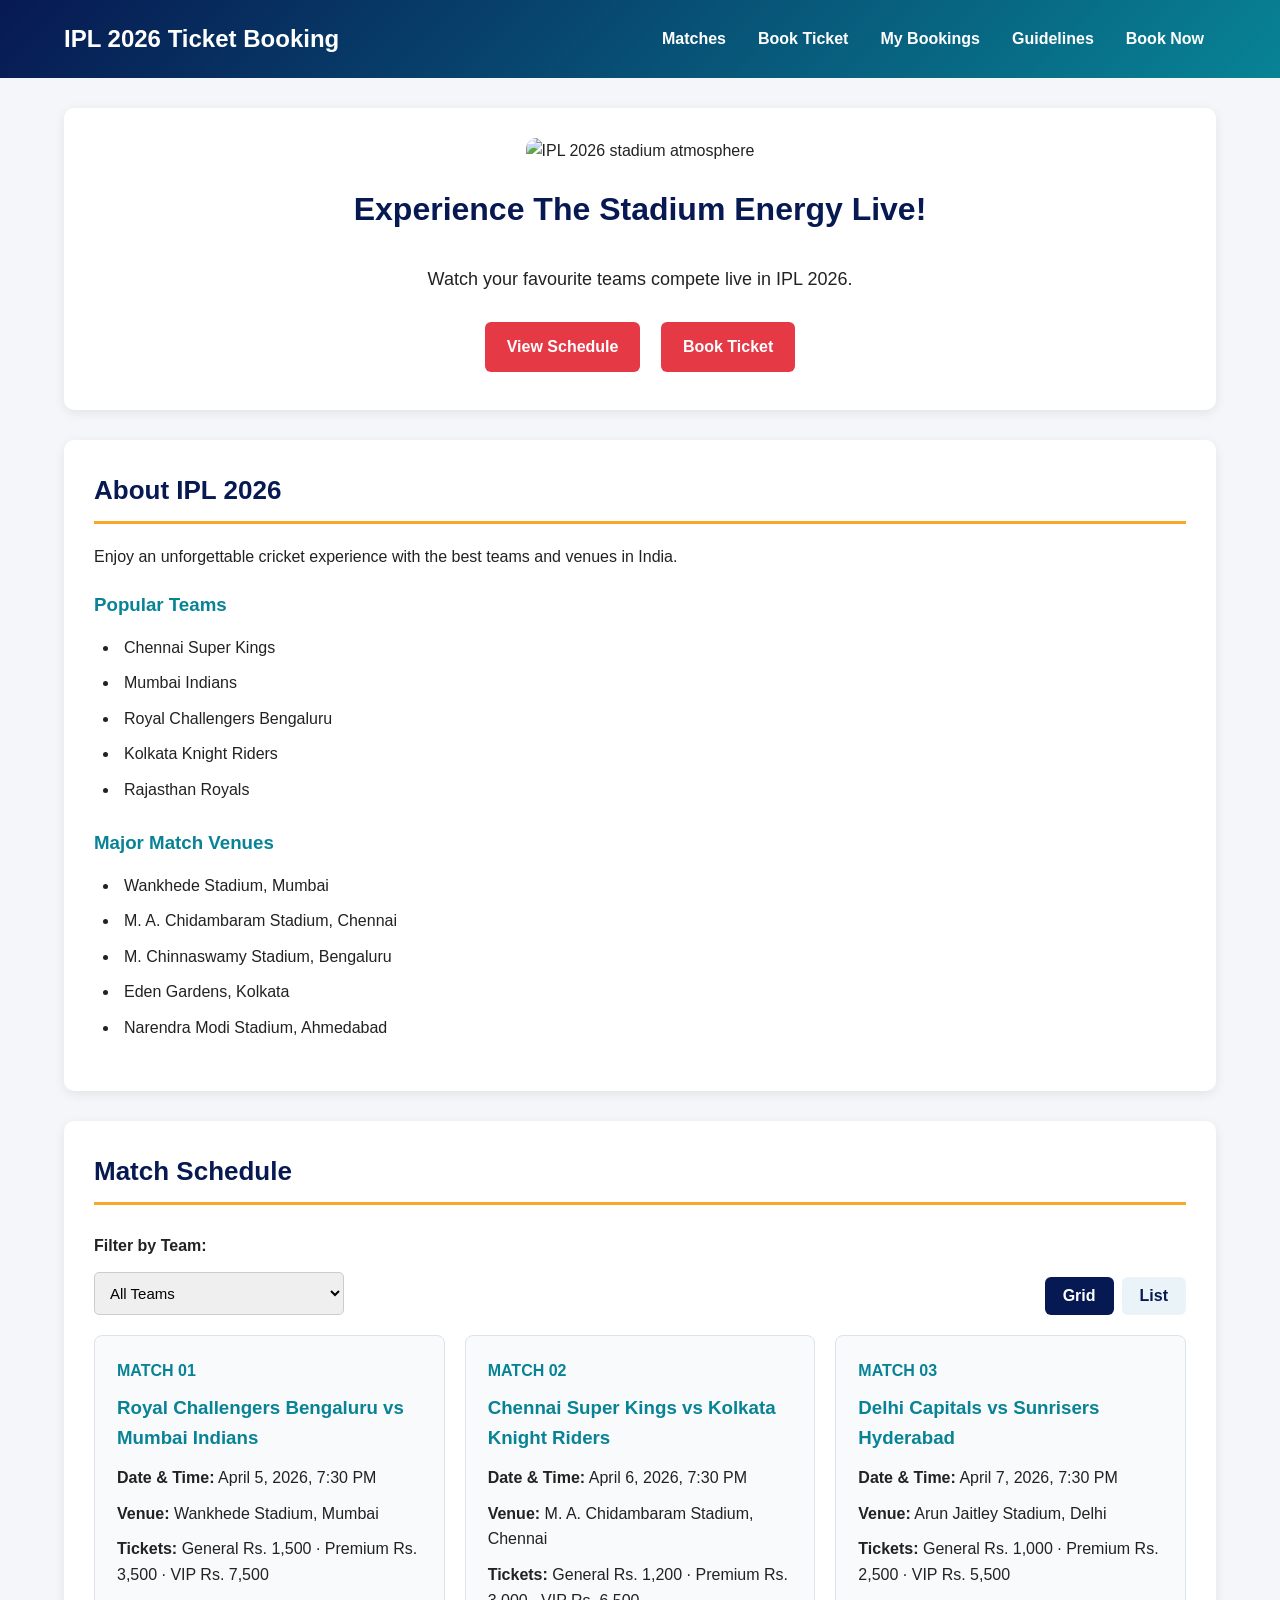
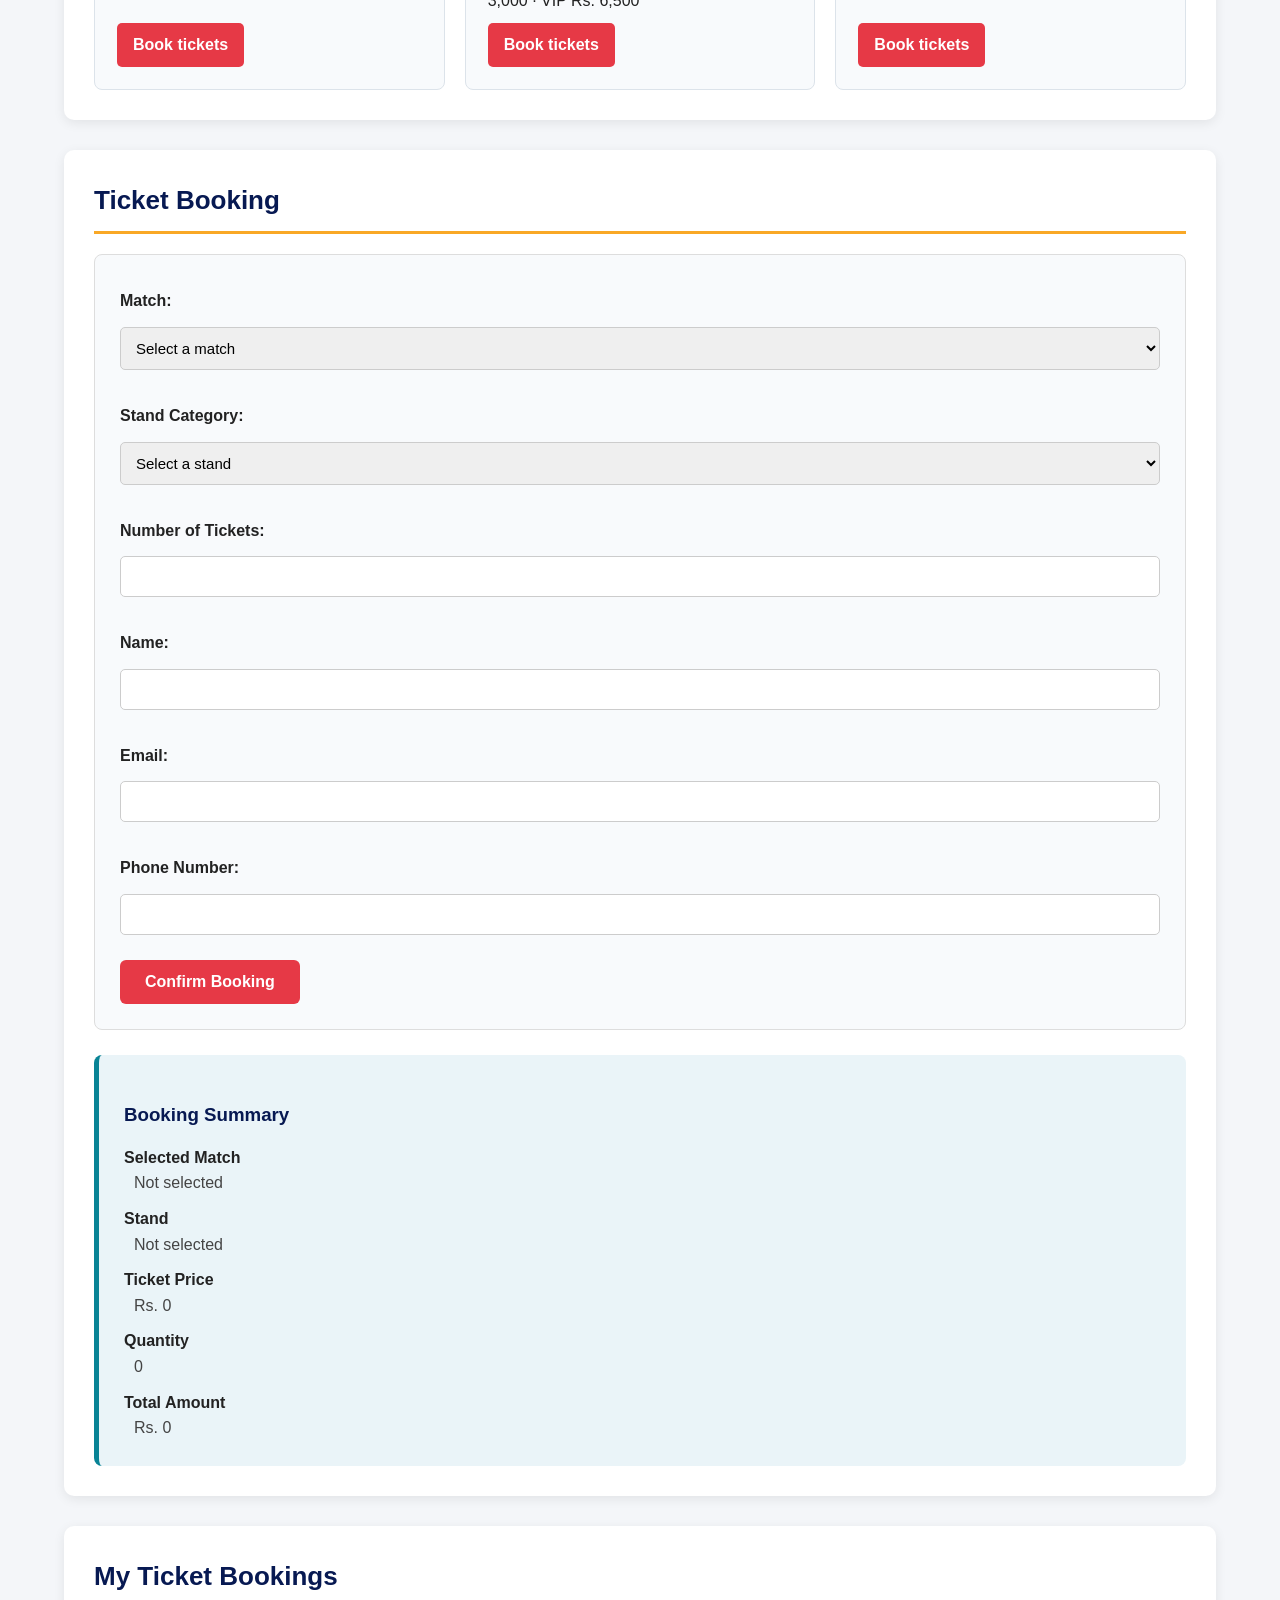
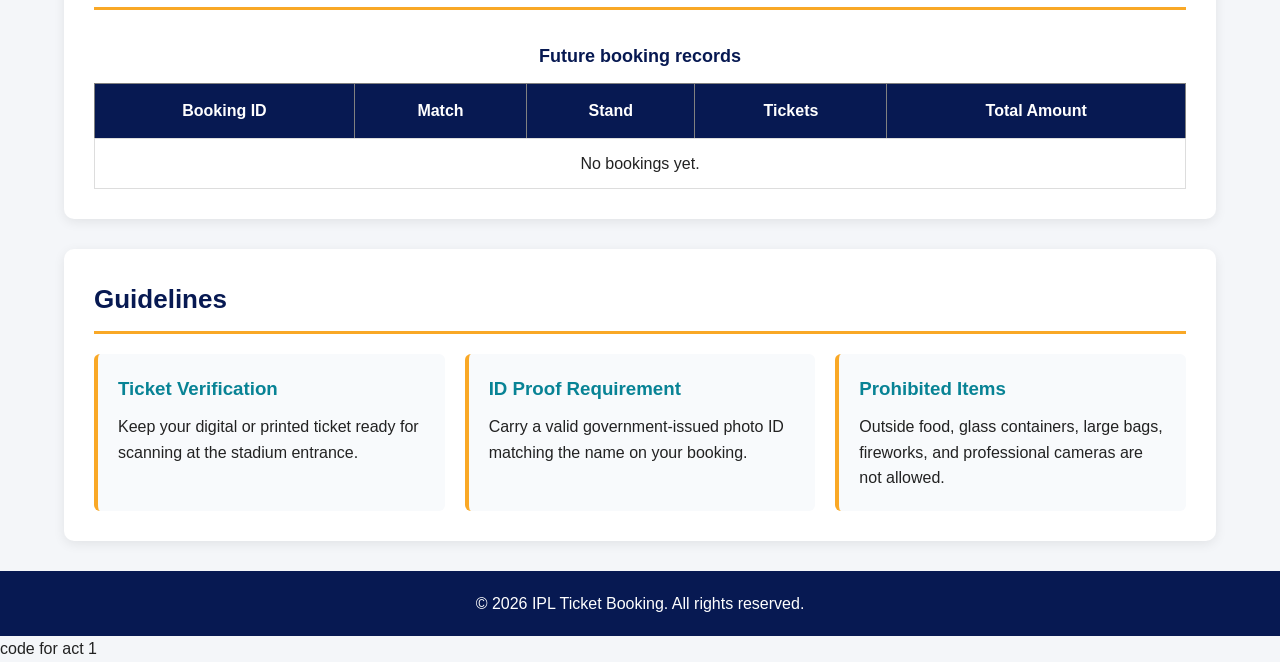
==== commit 6e91819a: "Add responsive match schedule interactions" ====
--- a/index.html
+++ b/index.html
@@ -9,17 +9,25 @@
     <script src="app.js" defer></script>
 </head>
 <body>
-    <header id="home">
-        <h1>IPL 2026 Ticket Booking</h1>
-        <a href="booking.html" class="booking link">book your tickets</a>
-        <nav aria-label="Main navigation">
-            <ul>
-                <li><a href="#matches">Matches</a></li>
-                <li><a href="#book-ticket">Book Ticket</a></li>
-                <li><a href="#my-bookings">My Bookings</a></li>
-                <li><a href="#guidelines">Guidelines</a></li>
-            </ul>
-        </nav>
+    <header id="home" class="site-header">
+        <div class="header-inner">
+            <h1 class="site-brand"><a href="index.html">IPL 2026 Ticket Booking</a></h1>
+            <button type="button" class="menu-toggle" aria-label="Open navigation menu"
+                aria-controls="main-navigation" aria-expanded="false">
+                <span></span>
+                <span></span>
+                <span></span>
+            </button>
+            <nav id="main-navigation" class="site-nav" aria-label="Main navigation">
+                <ul>
+                    <li><a href="#matches">Matches</a></li>
+                    <li><a href="#book-ticket">Book Ticket</a></li>
+                    <li><a href="#my-bookings">My Bookings</a></li>
+                    <li><a href="#guidelines">Guidelines</a></li>
+                    <li><a href="booking.html">Book Now</a></li>
+                </ul>
+            </nav>
+        </div>
     </header>
 
     <main>
@@ -54,54 +62,51 @@
 
         <section id="matches" aria-labelledby="schedule-heading">
             <h2 id="schedule-heading">Match Schedule</h2>
-            <label for="team-filter">Filter by Team:</label>
-            <select id="team-filter" name="team-filter">
-                <option value="all">All Teams</option>
-                <option value="csk">Chennai Super Kings</option>
-                <option value="mi">Mumbai Indians</option>
-                <option value="rcb">Royal Challengers Bengaluru</option>
-                <option value="kkr">Kolkata Knight Riders</option>
-            </select>
-
-            <table border="1">
-                <caption>IPL 2026 Match Schedule and Ticket Prices</caption>
-                <thead>
-                    <tr>
-                        <th scope="col">Match Number</th>
-                        <th scope="col">Teams</th>
-                        <th scope="col">Date &amp; Time</th>
-                        <th scope="col">Venue</th>
-                        <th scope="col">Ticket Prices</th>
-                        <th scope="col">Action</th>
-                    </tr>
-                </thead>
-                <tbody>
-                    <tr>
-                        <td>Match 01</td>
-                        <td>Royal Challengers Bengaluru vs Mumbai Indians</td>
-                        <td>April 5, 2026, 7:30 PM</td>
-                        <td>Wankhede Stadium, Mumbai</td>
-                        <td>General: Rs. 1,500<br>Premium: Rs. 3,500<br>VIP: Rs. 7,500</td>
-                        <td><a href="#book-ticket">Book</a></td>
-                    </tr>
-                    <tr>
-                        <td>Match 02</td>
-                        <td>Chennai Super Kings vs Kolkata Knight Riders</td>
-                        <td>April 6, 2026, 7:30 PM</td>
-                        <td>M. A. Chidambaram Stadium, Chennai</td>
-                        <td>General: Rs. 1,200<br>Premium: Rs. 3,000<br>VIP: Rs. 6,500</td>
-                        <td><a href="#book-ticket">Book</a></td>
-                    </tr>
-                    <tr>
-                        <td>Match 03</td>
-                        <td>Delhi Capitals vs Sunrisers Hyderabad</td>
-                        <td>April 7, 2026, 7:30 PM</td>
-                        <td>Arun Jaitley Stadium, Delhi</td>
-                        <td>General: Rs. 1,000<br>Premium: Rs. 2,500<br>VIP: Rs. 5,500</td>
-                        <td><a href="#book-ticket">Book</a></td>
-                    </tr>
-                </tbody>
-            </table>
+            <div class="match-toolbar">
+                <div>
+                    <label for="team-filter">Filter by Team:</label>
+                    <select id="team-filter" name="team-filter">
+                        <option value="all">All Teams</option>
+                        <option value="csk">Chennai Super Kings</option>
+                        <option value="mi">Mumbai Indians</option>
+                        <option value="rcb">Royal Challengers Bengaluru</option>
+                        <option value="kkr">Kolkata Knight Riders</option>
+                        <option value="dc">Delhi Capitals</option>
+                        <option value="srh">Sunrisers Hyderabad</option>
+                    </select>
+                </div>
+                <div class="view-switch" role="group" aria-label="Match schedule view">
+                    <button type="button" class="is-active" data-view="grid" aria-pressed="true">Grid</button>
+                    <button type="button" data-view="list" aria-pressed="false">List</button>
+                </div>
+            </div>
+
+            <div id="match-list" class="match-list" data-view="grid" aria-live="polite">
+                <article class="match-card" data-teams="rcb mi">
+                    <p class="match-number">Match 01</p>
+                    <h3>Royal Challengers Bengaluru vs Mumbai Indians</h3>
+                    <p><strong>Date &amp; Time:</strong> April 5, 2026, 7:30 PM</p>
+                    <p><strong>Venue:</strong> Wankhede Stadium, Mumbai</p>
+                    <p><strong>Tickets:</strong> General Rs. 1,500 · Premium Rs. 3,500 · VIP Rs. 7,500</p>
+                    <a href="#book-ticket" class="match-book-link">Book tickets</a>
+                </article>
+                <article class="match-card" data-teams="csk kkr">
+                    <p class="match-number">Match 02</p>
+                    <h3>Chennai Super Kings vs Kolkata Knight Riders</h3>
+                    <p><strong>Date &amp; Time:</strong> April 6, 2026, 7:30 PM</p>
+                    <p><strong>Venue:</strong> M. A. Chidambaram Stadium, Chennai</p>
+                    <p><strong>Tickets:</strong> General Rs. 1,200 · Premium Rs. 3,000 · VIP Rs. 6,500</p>
+                    <a href="#book-ticket" class="match-book-link">Book tickets</a>
+                </article>
+                <article class="match-card" data-teams="dc srh">
+                    <p class="match-number">Match 03</p>
+                    <h3>Delhi Capitals vs Sunrisers Hyderabad</h3>
+                    <p><strong>Date &amp; Time:</strong> April 7, 2026, 7:30 PM</p>
+                    <p><strong>Venue:</strong> Arun Jaitley Stadium, Delhi</p>
+                    <p><strong>Tickets:</strong> General Rs. 1,000 · Premium Rs. 2,500 · VIP Rs. 5,500</p>
+                    <a href="#book-ticket" class="match-book-link">Book tickets</a>
+                </article>
+            </div>
         </section>
 
         <section id="book-ticket" aria-labelledby="booking-heading">
@@ -119,10 +124,10 @@
                 <p>
                     <label for="stand">Stand Category:</label>
                     <select id="stand" name="stand" required>
-                        <option value="">Select a stand</option>
-                        <option value="general">General - Rs. 1,500</option>
-                        <option value="premium">Premium - Rs. 3,500</option>
-                        <option value="vip">VIP - Rs. 7,500</option>
+                        <option value="" data-price="0">Select a stand</option>
+                        <option value="general" data-price="1500">General - Rs. 1,500</option>
+                        <option value="premium" data-price="3500">Premium - Rs. 3,500</option>
+                        <option value="vip" data-price="7500">VIP - Rs. 7,500</option>
                     </select>
                 </p>
                 <p>
@@ -184,18 +189,20 @@
 
         <section id="guidelines" aria-labelledby="guidelines-heading">
             <h2 id="guidelines-heading">Guidelines</h2>
-            <article>
-                <h3>Ticket Verification</h3>
-                <p>Keep your digital or printed ticket ready for scanning at the stadium entrance.</p>
-            </article>
-            <article>
-                <h3>ID Proof Requirement</h3>
-                <p>Carry a valid government-issued photo ID matching the name on your booking.</p>
-            </article>
-            <article>
-                <h3>Prohibited Items</h3>
-                <p>Outside food, glass containers, large bags, fireworks, and professional cameras are not allowed.</p>
-            </article>
+            <div class="guideline-grid">
+                <article>
+                    <h3>Ticket Verification</h3>
+                    <p>Keep your digital or printed ticket ready for scanning at the stadium entrance.</p>
+                </article>
+                <article>
+                    <h3>ID Proof Requirement</h3>
+                    <p>Carry a valid government-issued photo ID matching the name on your booking.</p>
+                </article>
+                <article>
+                    <h3>Prohibited Items</h3>
+                    <p>Outside food, glass containers, large bags, fireworks, and professional cameras are not allowed.</p>
+                </article>
+            </div>
         </section>
     </main>
 
--- a/style.css
+++ b/style.css
@@ -22,12 +22,55 @@
     background: linear-gradient(135deg, #071952, #088395);
     color: white;
     padding: 20px 5%;
-    text-align: center;
 }
 
 header h1 {
     font-size: 32px;
-    margin-bottom: 15px;
+    margin: 0;
+}
+
+.header-inner {
+    display: flex;
+    align-items: center;
+    justify-content: space-between;
+    gap: 24px;
+    max-width: 1200px;
+    margin: 0 auto;
+}
+
+.site-brand {
+    flex-shrink: 0;
+    font-size: 24px;
+}
+
+.site-brand a {
+    color: white;
+    text-decoration: none;
+}
+
+.site-nav {
+    margin-left: auto;
+}
+
+.site-nav ul {
+    align-items: center;
+    gap: 8px;
+}
+
+.menu-toggle {
+    display: none;
+    width: auto;
+    padding: 10px;
+    background: transparent;
+    border: 1px solid rgba(255, 255, 255, 0.65);
+}
+
+.menu-toggle span {
+    display: block;
+    width: 22px;
+    height: 2px;
+    margin: 4px 0;
+    background: white;
 }
 
 /* Navigation */
@@ -51,6 +94,95 @@
     background-color: #f9a826;
     color: #071952;
     border-radius: 5px;
+}
+
+/* Match Schedule */
+.match-toolbar {
+    display: flex;
+    align-items: end;
+    justify-content: space-between;
+    gap: 20px;
+    margin-bottom: 20px;
+}
+
+.match-toolbar label {
+    display: block;
+}
+
+.match-toolbar select {
+    min-width: 250px;
+    margin-bottom: 0;
+}
+
+.view-switch {
+    display: flex;
+    gap: 8px;
+}
+
+.view-switch button {
+    width: auto;
+    padding: 10px 18px;
+    background: #eaf4f8;
+    color: #071952;
+}
+
+.view-switch button.is-active {
+    background: #071952;
+    color: white;
+}
+
+.match-list {
+    display: grid;
+    grid-template-columns: repeat(3, minmax(0, 1fr));
+    gap: 20px;
+}
+
+.match-list[data-view="list"] {
+    grid-template-columns: 1fr;
+}
+
+.match-card[hidden] {
+    display: none;
+}
+
+.match-card {
+    display: flex;
+    flex-direction: column;
+    align-items: flex-start;
+    margin: 0;
+    padding: 22px;
+    background: #f8fafc;
+    border: 1px solid #dce3ea;
+    border-radius: 8px;
+}
+
+.match-card h3 {
+    margin: 0 0 12px;
+}
+
+.match-card p {
+    margin-bottom: 10px;
+}
+
+.match-card .match-number {
+    color: #088395;
+    font-weight: bold;
+    text-transform: uppercase;
+}
+
+.match-book-link {
+    display: inline-block;
+    margin-top: auto;
+    padding: 9px 16px;
+    border-radius: 5px;
+    background: #e63946;
+    color: white;
+    font-weight: bold;
+    text-decoration: none;
+}
+
+.match-book-link:hover {
+    background: #071952;
 }
 
 /* Main Content */
@@ -319,6 +451,16 @@
     margin-top: 0;
 }
 
+.guideline-grid {
+    display: grid;
+    grid-template-columns: repeat(3, minmax(0, 1fr));
+    gap: 20px;
+}
+
+.guideline-grid article {
+    margin: 0;
+}
+
 /* Footer */
 footer {
     background-color: #071952;
@@ -329,10 +471,49 @@
 }
 
 /* Responsive Design */
-@media (max-width: 768px) {
+@media (max-width: 900px) {
 
     header h1 {
-        font-size: 24px;
+        font-size: 22px;
+    }
+
+    .header-inner {
+        flex-wrap: wrap;
+    }
+
+    .header-inner.menu-ready .menu-toggle {
+        display: block;
+    }
+
+    .header-inner.menu-ready .site-nav {
+        display: none;
+        order: 3;
+        flex-basis: 100%;
+        margin: 0;
+    }
+
+    .header-inner.menu-ready.nav-open .site-nav {
+        display: block;
+    }
+
+    .site-nav ul {
+        align-items: stretch;
+        flex-direction: column;
+        gap: 4px;
+    }
+
+    .site-nav a {
+        display: block;
+    }
+
+    .match-list,
+    .guideline-grid {
+        grid-template-columns: 1fr;
+    }
+
+    .match-toolbar {
+        align-items: stretch;
+        flex-direction: column;
     }
 
     nav ul {
@@ -357,7 +538,29 @@
         font-size: 24px;
     }
 
-    button {
+    form button {
         width: 100%;
     }
 }
+
+@media (max-width: 600px) {
+    header {
+        padding: 16px 5%;
+    }
+
+    .site-brand {
+        font-size: 18px;
+    }
+
+    .header-inner {
+        gap: 12px;
+    }
+
+    .match-toolbar select {
+        min-width: 0;
+    }
+
+    .view-switch button {
+        flex: 1;
+    }
+}
